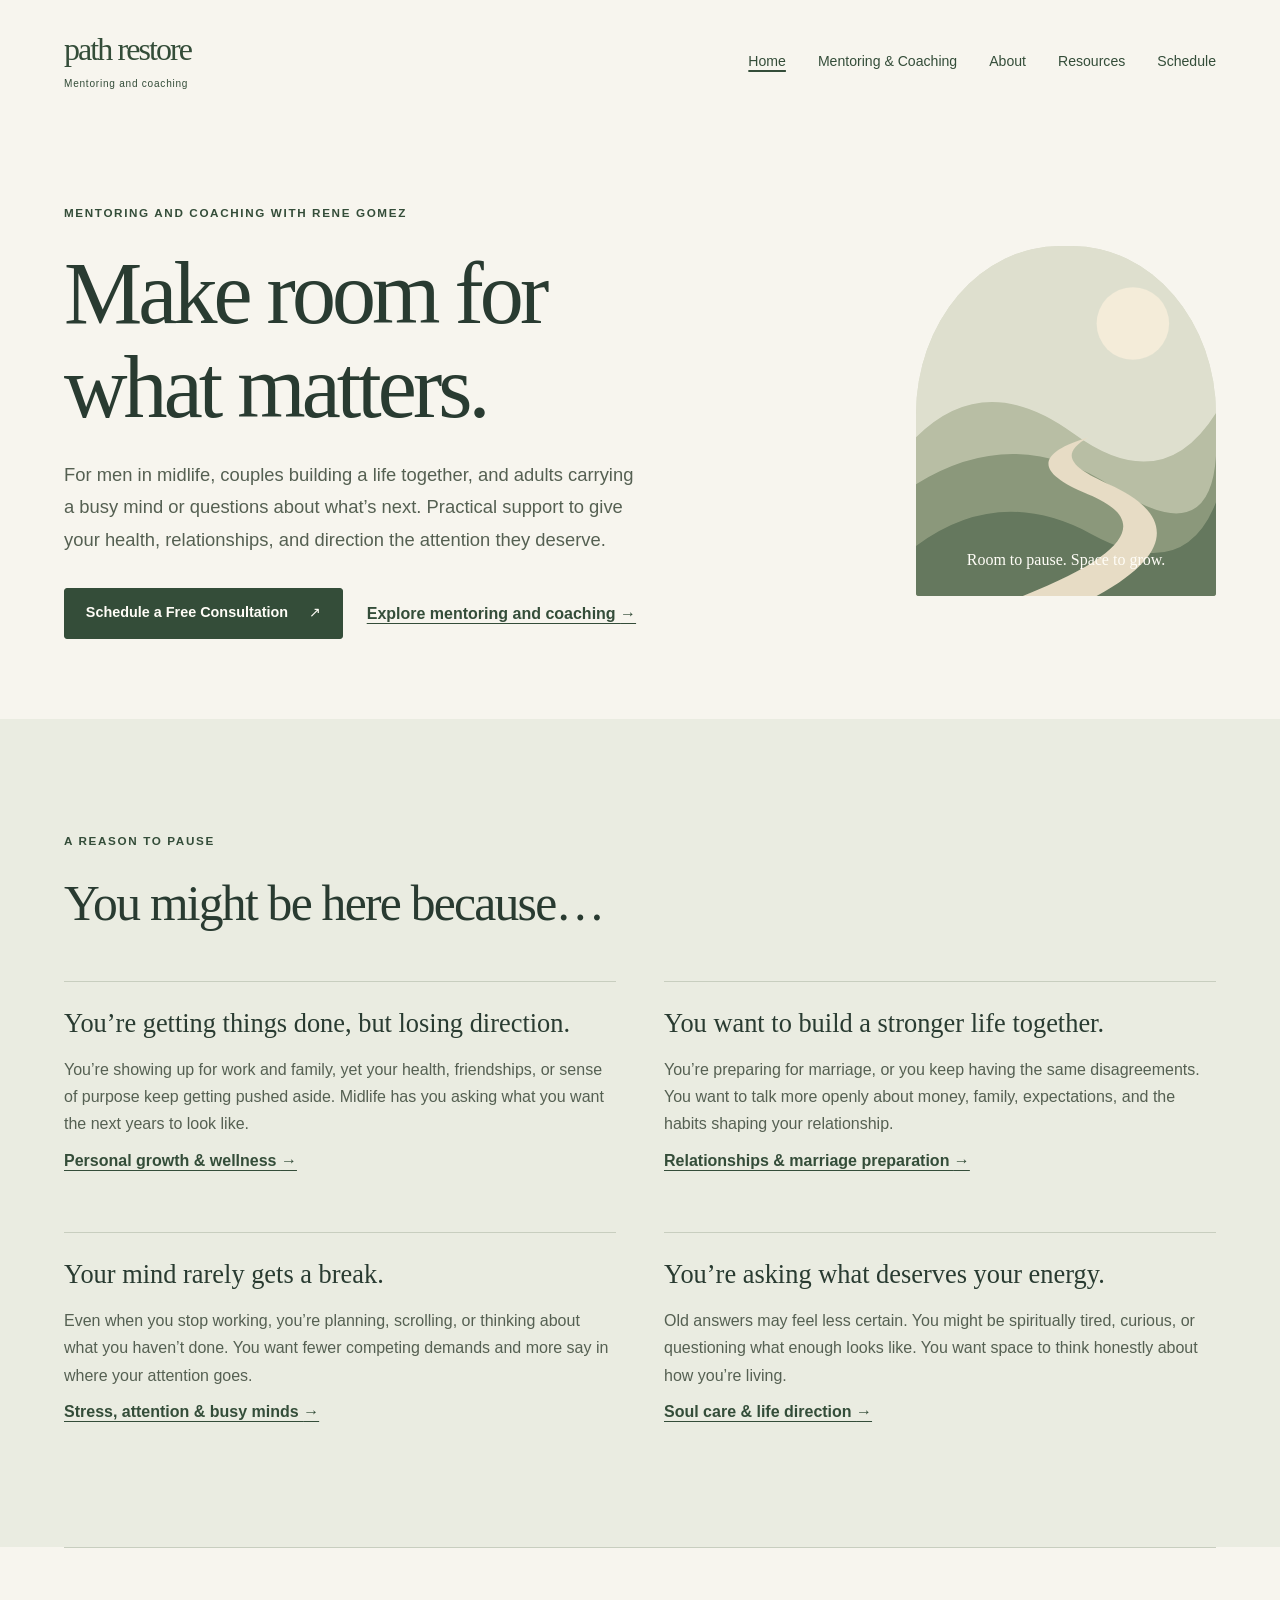
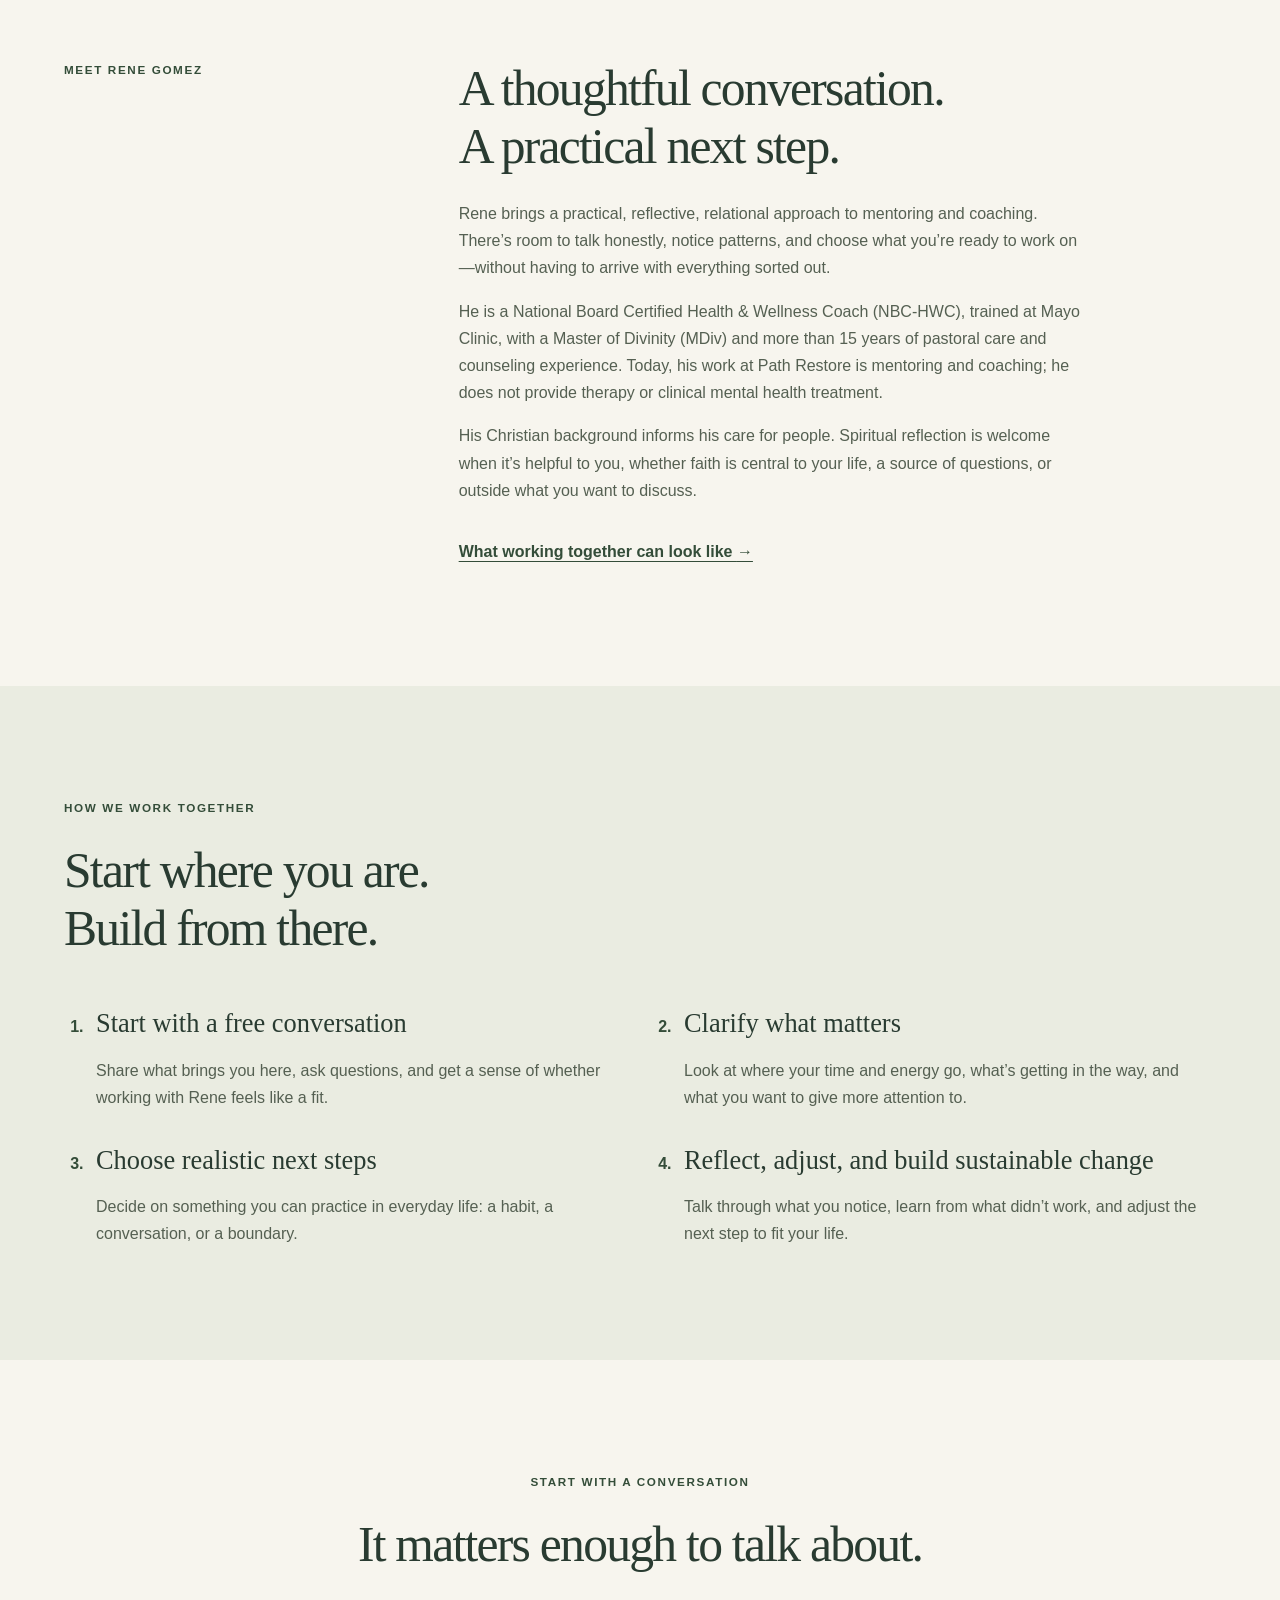
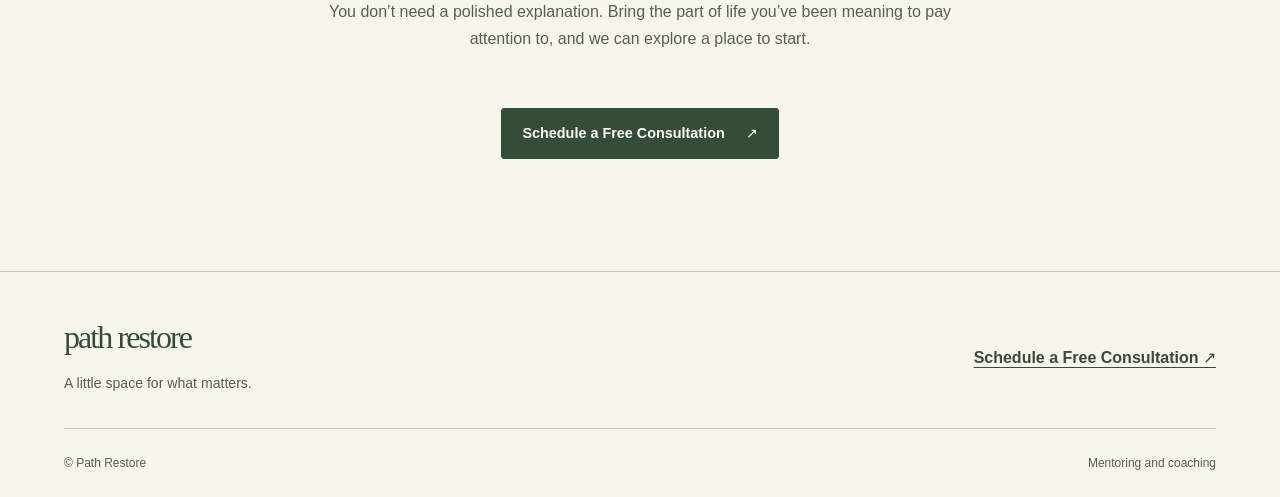
==== index.html @ 73bf823d "adding resource article and removing placeholders" ====
<!doctype html>
<html lang="en">
<head>
  <meta charset="utf-8">
  <meta name="viewport" content="width=device-width, initial-scale=1">
  <title>Path Restore | Mentoring and Coaching</title>
  <meta name="description" content="Practical mentoring and coaching with Rene Gomez for men in midlife, couples, and adults seeking space, healthier habits, and direction.">
  <!-- SEO PLACEHOLDER: confirm the preferred domain and final public page URLs before launch. -->
  <link rel="canonical" href="https://pathrestore.com/">
  <meta property="og:type" content="website">
  <meta property="og:site_name" content="Path Restore">
  <meta property="og:title" content="Path Restore | Mentoring and Coaching">
  <meta property="og:description" content="Practical mentoring and coaching with Rene Gomez for men in midlife, couples, and adults seeking space, healthier habits, and direction.">
  <meta property="og:url" content="https://pathrestore.com/">
  <!-- OG IMAGE PLACEHOLDER: add og:image with an absolute URL to an approved social image, and og:image:alt with its description. -->
  <meta name="theme-color" content="#f7f5ee">
  <link rel="stylesheet" href="assets/css/styles.css">
</head>
<body>
<a class="skip-link" href="#main">Skip to content</a>
<header class="site-header container"><a class="brand" href="index.html" aria-label="Path Restore home">path restore<span>Mentoring and coaching</span></a><nav aria-label="Main navigation"><a href="index.html" aria-current="page">Home</a>
<a href="coaching.html">Mentoring &amp; Coaching</a>
<a href="about.html">About</a>
<a href="resources.html">Resources</a>
<a href="schedule.html">Schedule</a></nav></header>
<main id="main" tabindex="-1">
<section class="hero container" aria-labelledby="hero-title">
  <div class="hero-copy">
    <p class="eyebrow">Mentoring and coaching with Rene Gomez</p>
    <h1 id="hero-title">Make room for<br>what matters.</h1>
    <p class="lead">For men in midlife, couples building a life together, and adults carrying a busy mind or questions about what’s next. Practical support to give your health, relationships, and direction the attention they deserve.</p>
    <div class="hero-actions"><a class="button" href="schedule.html">Schedule a Free Consultation <span aria-hidden="true">↗</span></a><a class="text-link" href="coaching.html">Explore mentoring and coaching <span aria-hidden="true">→</span></a></div>
  </div>
  <div class="hero-art" aria-hidden="true"><svg viewBox="0 0 480 560" focusable="false"><rect width="480" height="560" fill="#dedfce"/><circle cx="347" cy="124" r="58" fill="#f4ecd9"/><path d="M0 306 Q110 196 252 300 T480 267 V560 H0Z" fill="#b8bea4"/><path d="M0 381 Q160 282 315 386 T480 336 V560 H0Z" fill="#8b987b"/><path d="M0 480 Q133 381 281 461 T480 410 V560 H0Z" fill="#65785e"/><path d="M171 560 C355 487 368 435 275 397 S200 329 276 306 C227 334 249 355 310 382 S453 470 289 560Z" fill="#e7dcc5"/></svg><span>Room to pause. Space to grow.</span></div>
</section>
<section class="tinted section" aria-labelledby="recognition-title">
  <div class="container">
    <p class="eyebrow">A reason to pause</p>
    <h2 id="recognition-title">You might be here because…</h2>
    <div class="topics audience-topics">
      <article><h3>You’re getting things done, but losing direction.</h3><p>You’re showing up for work and family, yet your health, friendships, or sense of purpose keep getting pushed aside. Midlife has you asking what you want the next years to look like.</p><a class="text-link" href="coaching.html#personal-growth">Personal growth &amp; wellness <span aria-hidden="true">→</span></a></article>
      <article><h3>You want to build a stronger life together.</h3><p>You’re preparing for marriage, or you keep having the same disagreements. You want to talk more openly about money, family, expectations, and the habits shaping your relationship.</p><a class="text-link" href="coaching.html#relationships">Relationships &amp; marriage preparation <span aria-hidden="true">→</span></a></article>
      <article><h3>Your mind rarely gets a break.</h3><p>Even when you stop working, you’re planning, scrolling, or thinking about what you haven’t done. You want fewer competing demands and more say in where your attention goes.</p><a class="text-link" href="coaching.html#stress-attention">Stress, attention &amp; busy minds <span aria-hidden="true">→</span></a></article>
      <article><h3>You’re asking what deserves your energy.</h3><p>Old answers may feel less certain. You might be spiritually tired, curious, or questioning what enough looks like. You want space to think honestly about how you’re living.</p><a class="text-link" href="coaching.html#soul-care">Soul care &amp; life direction <span aria-hidden="true">→</span></a></article>
    </div>
  </div>
</section>
<section class="section intro container" aria-labelledby="rene-title">
  <p class="eyebrow">Meet Rene Gomez</p>
  <div>
    <h2 id="rene-title">A thoughtful conversation.<br>A practical next step.</h2>
    <p>Rene brings a practical, reflective, relational approach to mentoring and coaching. There’s room to talk honestly, notice patterns, and choose what you’re ready to work on—without having to arrive with everything sorted out.</p>
    <p>He is a National Board Certified Health &amp; Wellness Coach (NBC-HWC), trained at Mayo Clinic, with a Master of Divinity (MDiv) and more than 15 years of pastoral care and counseling experience. Today, his work at Path Restore is mentoring and coaching; he does not provide therapy or clinical mental health treatment.</p>
    <p>His Christian background informs his care for people. Spiritual reflection is welcome when it’s helpful to you, whether faith is central to your life, a source of questions, or outside what you want to discuss.</p>
    <a class="text-link" href="coaching.html#experience">What working together can look like <span aria-hidden="true">→</span></a>
  </div>
</section>
<section class="tinted section" aria-labelledby="how-title">
  <div class="container"><p class="eyebrow">How we work together</p><h2 id="how-title">Start where you are.<br>Build from there.</h2><ol class="coaching-steps">
  <li><h3>Start with a free conversation</h3><p>Share what brings you here, ask questions, and get a sense of whether working with Rene feels like a fit.</p></li>
  <li><h3>Clarify what matters</h3><p>Look at where your time and energy go, what’s getting in the way, and what you want to give more attention to.</p></li>
  <li><h3>Choose realistic next steps</h3><p>Decide on something you can practice in everyday life: a habit, a conversation, or a boundary.</p></li>
  <li><h3>Reflect, adjust, and build sustainable change</h3><p>Talk through what you notice, learn from what didn’t work, and adjust the next step to fit your life.</p></li>
</ol></div>
</section>
<section class="section container closing">
  <p class="eyebrow">Start with a conversation</p>
  <h2>It matters enough to talk about.</h2>
  <p>You don’t need a polished explanation. Bring the part of life you’ve been meaning to pay attention to, and we can explore a place to start.</p>
  <a class="button" href="schedule.html">Schedule a Free Consultation <span aria-hidden="true">↗</span></a>
</section>
</main>
<footer class="site-footer"><div class="container footer-main"><div><a class="brand" href="index.html">path restore</a><p>A little space for what matters.</p></div><a class="text-link" href="schedule.html">Schedule a Free Consultation <span aria-hidden="true">↗</span></a></div><div class="container footer-bottom"><p>© Path Restore</p><p>Mentoring and coaching</p></div></footer>
</body>
</html>
---- assets/css/styles.css ----
/* 1. Design tokens: change these values to adjust the whole site.
   System fonts keep the site fast and avoid third-party font requests. */
:root {
  --paper: #f7f5ee;
  --ink: #293b31;
  --muted: #556052;
  --accent: #344d39;
  --tint: #eaece1;
  --line: #c8cebf;
  --white: #fffdf7;
  --serif: Georgia, 'Times New Roman', serif;
  --sans: -apple-system, BlinkMacSystemFont, 'Segoe UI', sans-serif;
  --page-width: 72rem;
  --space-1: .5rem;
  --space-2: 1rem;
  --space-3: 1.5rem;
  --space-4: 2rem;
  --space-5: 3rem;
  --space-6: 5rem;
  --space-7: 7rem;
}

/* 2. Base typography and accessible defaults */
* { box-sizing: border-box; }
body { margin: 0; background: var(--paper); color: var(--ink); font-family: var(--sans); font-size: 1rem; line-height: 1.7; }
h1, h2, h3, p, figure { margin: 0; }
h1, h2, h3 { font-family: var(--serif); font-weight: 400; }
h1 { font-size: clamp(3rem, 7vw, 5.5rem); line-height: 1.07; letter-spacing: -.045em; }
h2 { font-size: clamp(2rem, 4vw, 3.1rem); line-height: 1.17; letter-spacing: -.035em; }
h3 { font-size: 1.65rem; line-height: 1.3; }
p { color: var(--muted); }
p + p { margin-top: var(--space-2); }
a { color: var(--accent); text-underline-offset: .25em; text-decoration-thickness: 1px; }
a:hover { text-decoration-thickness: 2px; }
a:focus-visible { outline: 3px solid #865020; outline-offset: 5px; border-radius: 2px; }
svg { display: block; width: 100%; height: auto; }
::selection { background: #d8dfc8; color: var(--ink); }

/* 3. Shared layout: mobile first, constrained line lengths */
.container { width: min(calc(100% - 2.5rem), var(--page-width)); margin-inline: auto; }
.section { padding-block: var(--space-6); }
.tinted { background: var(--tint); }
.eyebrow { color: var(--accent); font-size: .73rem; font-weight: 650; letter-spacing: .14em; text-transform: uppercase; margin-bottom: var(--space-3); }
.lead { font-size: 1.15rem; line-height: 1.75; max-width: 36rem; margin-top: var(--space-3); }
.quiet { font-size: .85rem; margin-top: var(--space-2); }

/* 4. Links and buttons: anchors navigate; no JavaScript required */
.button { display: inline-flex; align-items: center; justify-content: center; gap: 1.3rem; min-height: 48px; padding: .85rem 1.3rem; background: var(--accent); color: var(--white); border: 1px solid var(--accent); border-radius: 3px; text-decoration: none; font-size: .9rem; font-weight: 550; line-height: 1.5; }
.button:hover { background: #253d2b; text-decoration: underline; }
.text-link { display: inline-block; padding-block: .6rem; font-weight: 550; }
.skip-link { position: absolute; top: -10rem; left: 1rem; z-index: 10; padding: .75rem 1rem; background: var(--white); }
.skip-link:focus { top: 1rem; }

/* 5. Header: a wrapping, always-visible menu is usable without scripts */
.site-header { padding-block: var(--space-3); display: flex; flex-direction: column; gap: var(--space-3); }
.brand { font-family: var(--serif); font-size: 2rem; line-height: 1.1; letter-spacing: -.06em; text-decoration: none; }
.brand span { display: block; font-family: var(--sans); font-size: .63rem; line-height: 1.5; letter-spacing: .075em; margin-top: .55rem; }
nav { display: flex; flex-wrap: wrap; gap: .2rem 1.2rem; }
nav a { display: inline-flex; align-items: center; min-height: 44px; font-size: .88rem; text-decoration: none; }
nav a[aria-current='page'] { text-decoration: underline; text-decoration-thickness: 2px; }
nav a:hover { text-decoration: underline; }
.draft-note { border-top: 1px solid var(--line); padding-top: .75rem; font-size: .72rem; color: var(--muted); }
.draft-note span { font-weight: 700; margin-right: .6rem; }

/* 6. Home: editorial sections, a decorative landscape, no card grid */
.hero { display: grid; gap: var(--space-5); padding-block: var(--space-5) var(--space-6); align-items: center; }
.hero-actions { display: flex; flex-wrap: wrap; align-items: center; gap: var(--space-2) var(--space-3); margin-top: var(--space-4); }
.hero-art { position: relative; max-width: 30rem; overflow: hidden; border-radius: 48% 48% 3px 3px; background: #dedfce; }
.hero-art span { position: absolute; bottom: 1.4rem; left: 0; right: 0; text-align: center; color: var(--white); font-family: var(--serif); font-size: 1rem; }
.intro { display: grid; gap: var(--space-2); border-top: 1px solid var(--line); }
.intro h2 { margin-bottom: var(--space-3); }
.intro p:not(.eyebrow) { max-width: 39rem; }
.intro .text-link { margin-top: var(--space-3); }
.topics { display: grid; gap: var(--space-4); margin-top: var(--space-5); }
.topics article { border-top: 1px solid var(--line); padding-top: var(--space-3); }
.topic-number { display: block; color: var(--muted); font-size: .8rem; margin-bottom: var(--space-3); }
.topics h3 { margin-bottom: var(--space-2); }
.closing { text-align: center; }
.closing p:not(.eyebrow) { max-width: 39rem; margin: var(--space-3) auto; }
.closing .button { margin-top: var(--space-4); }

/* 7. Interior pages and explicit editorial placeholders */
.page-heading { padding-block: var(--space-5); border-bottom: 1px solid var(--line); }
.split { display: grid; gap: var(--space-4); align-items: start; }
.split h2 { margin-bottom: var(--space-3); }
.placeholder { border-left: 2px solid #8d7656; padding: .75rem 1rem; margin-top: var(--space-4); font-size: .9rem; background: #efeadf; color: #584c3b; }
/* A gentle square crop keeps the portrait responsive without altering the source photo. */
.portrait { width: 100%; max-width: 30rem; }
.portrait img { display: block; width: 100%; height: auto; aspect-ratio: 1; object-fit: cover; object-position: center; border-radius: 3px; }
.image-placeholder { max-width: 30rem; }
.image-placeholder [role='img'] { display: grid; align-content: center; text-align: center; min-height: 20rem; padding: var(--space-4); background: var(--tint); border: 1px dashed #7c856f; font-family: var(--serif); font-size: 1.6rem; }
.image-placeholder span, figcaption { font-family: var(--sans); font-size: .8rem; color: var(--muted); }
figcaption { padding-top: var(--space-2); }
.reading, .booking { max-width: 49rem; }
.reading h2, .booking h2 { margin-bottom: var(--space-3); }
.reflection { margin-block: var(--space-5); padding-block: var(--space-4); border-block: 1px solid var(--line); }
blockquote { font-family: var(--serif); font-size: 1.8rem; line-height: 1.4; margin: 0 0 var(--space-3); }
.reflection > p:last-child { font-size: .8rem; }
.booking-placeholder { background: var(--tint); border: 1px dashed #7c856f; padding: var(--space-4); margin-top: var(--space-4); }
.booking-placeholder h3 { margin-bottom: var(--space-2); }
/* Healthie manages the calendar content; allow scrolling for longer booking steps. */
.booking-frame { display: block; width: 100%; min-height: 48rem; border: 0; }

/* Coaching pathways stay open and readable rather than becoming service cards. */
.section-lead { max-width: 39rem; margin-top: var(--space-3); }
.pathways { margin-top: var(--space-5); }
.pathway { display: grid; gap: var(--space-3); padding-block: var(--space-4); border-top: 1px solid var(--line); scroll-margin-top: var(--space-4); }
#experience { scroll-margin-top: var(--space-4); }
.coaching-steps { display: grid; gap: var(--space-4) var(--space-5); margin: var(--space-5) 0 0; padding-left: 1.5rem; }
.coaching-steps li { padding-left: var(--space-1); }
.coaching-steps li::marker { color: var(--accent); font-weight: 600; }
.coaching-steps h3 { margin-bottom: var(--space-2); }

/* 8. Footer */
.site-footer { border-top: 1px solid var(--line); padding-block: var(--space-5) var(--space-3); }
.footer-main { display: flex; flex-direction: column; gap: var(--space-3); padding-bottom: var(--space-4); }
.footer-main p { font-size: .88rem; margin-top: var(--space-2); }
.footer-bottom { border-top: 1px solid var(--line); padding-top: var(--space-3); display: flex; flex-wrap: wrap; gap: .5rem 2rem; justify-content: space-between; }
.footer-bottom p { font-size: .75rem; margin: 0; }

/* 9. Larger screens: expand the layout only when there is room */
@media (min-width: 48rem) {
  .container { width: min(calc(100% - 5rem), var(--page-width)); }
  .site-header { flex-direction: row; align-items: center; justify-content: space-between; padding-block: var(--space-4); }
  .hero { grid-template-columns: 1.2fr 1fr; gap: var(--space-5); padding-block: var(--space-6); }
  .hero-art { justify-self: end; }
  .intro { grid-template-columns: 1fr 2fr; }
  .topics { grid-template-columns: repeat(3, 1fr); gap: var(--space-5); }
  .audience-topics, .coaching-steps { grid-template-columns: repeat(2, minmax(0, 1fr)); }
  .pathway { grid-template-columns: 1fr 1.5fr; gap: var(--space-5); }
  .split { grid-template-columns: 1fr 1fr; gap: var(--space-6); }
  .page-heading { padding-block: var(--space-6); }
  .footer-main { flex-direction: row; align-items: center; justify-content: space-between; }
}
@media (min-width: 68rem) {
  .section { padding-block: var(--space-7); }
  nav { gap: 2rem; }
  .hero { gap: var(--space-6); }
}
/* No animation or smooth scrolling: reduced-motion preferences work by default. */
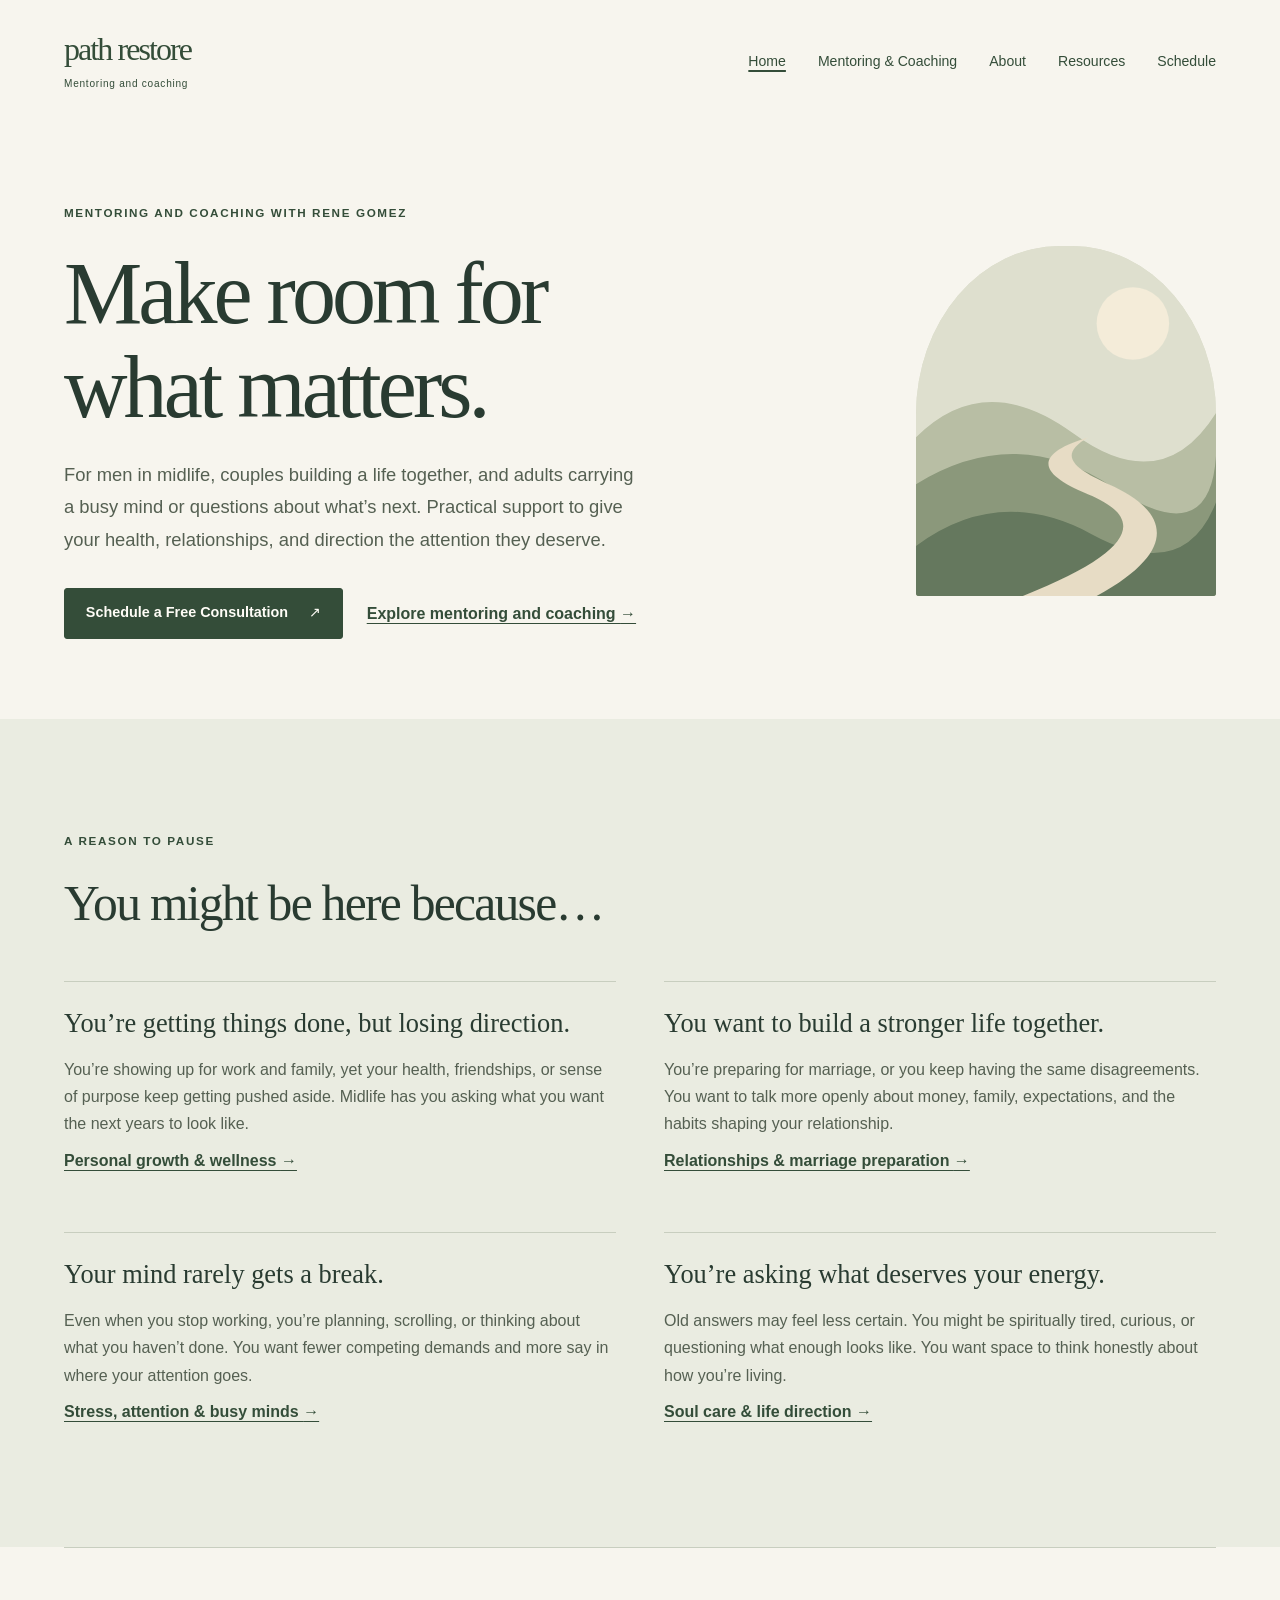
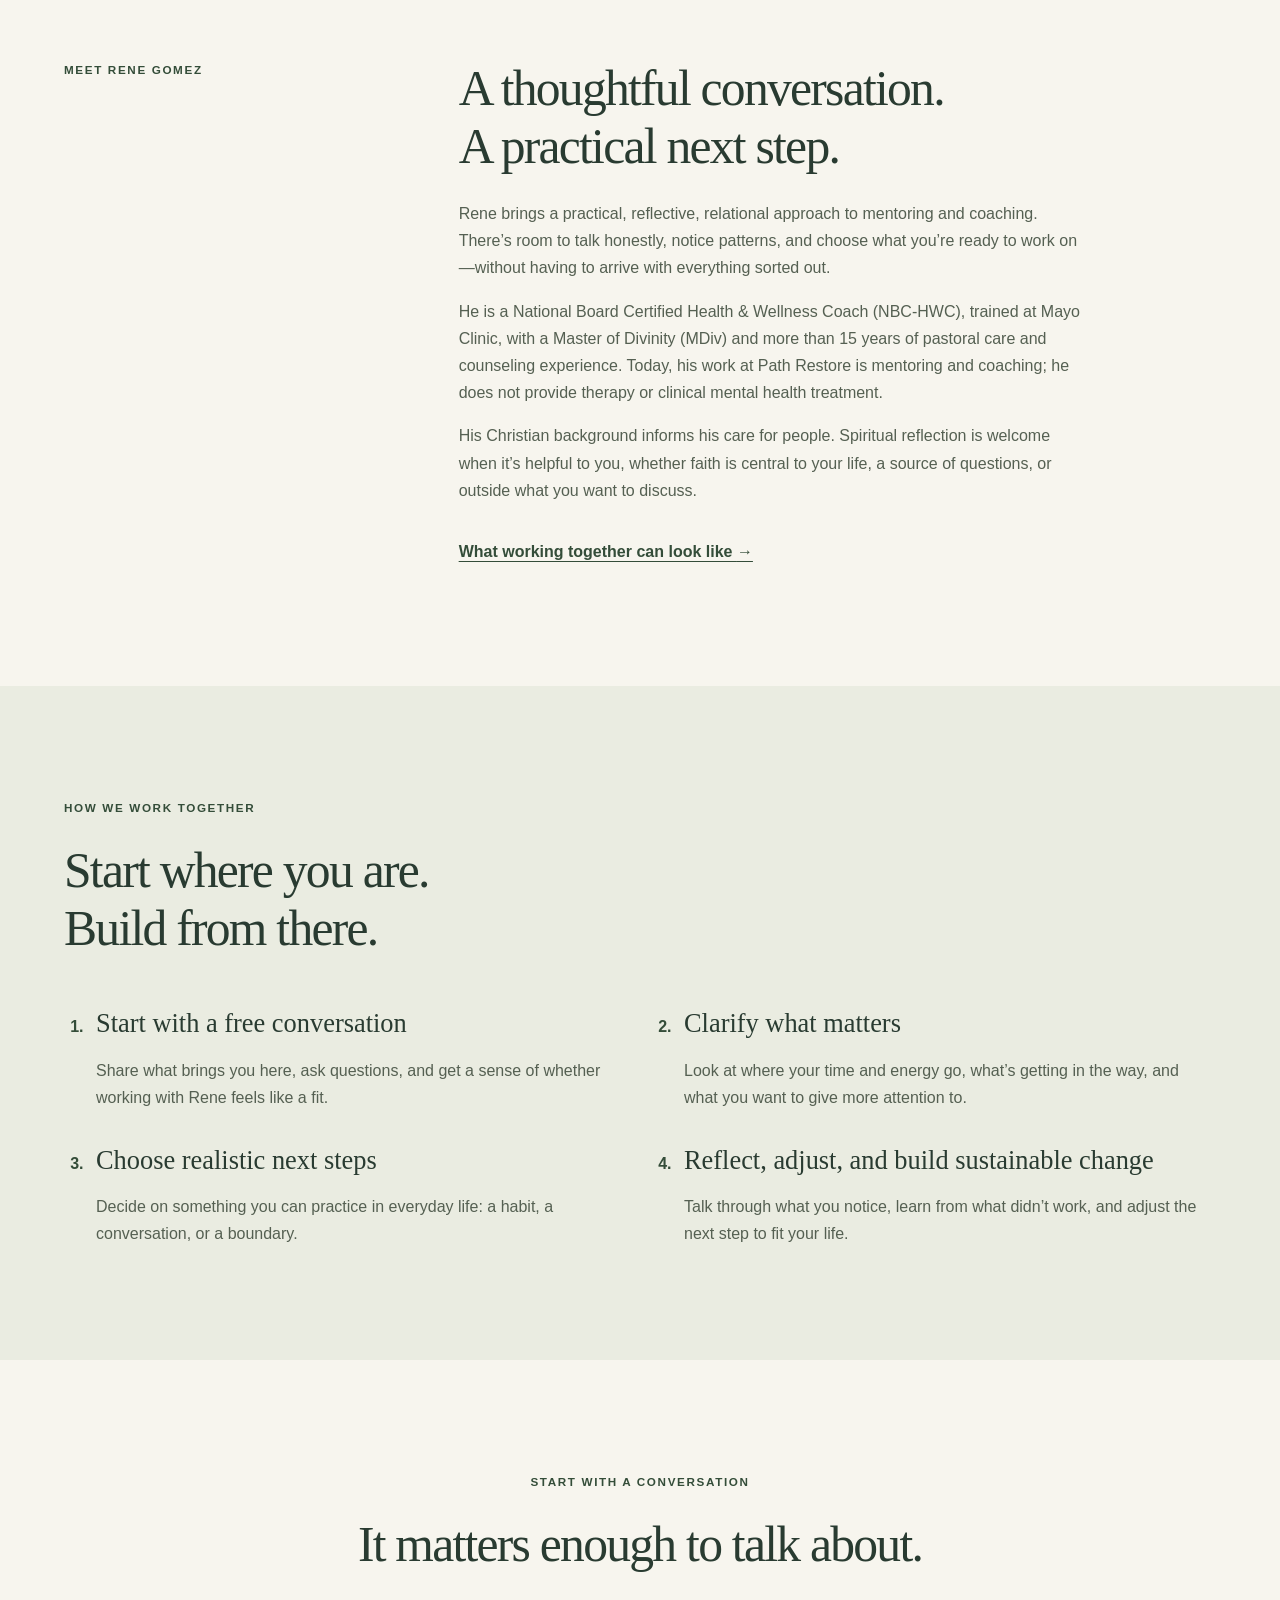
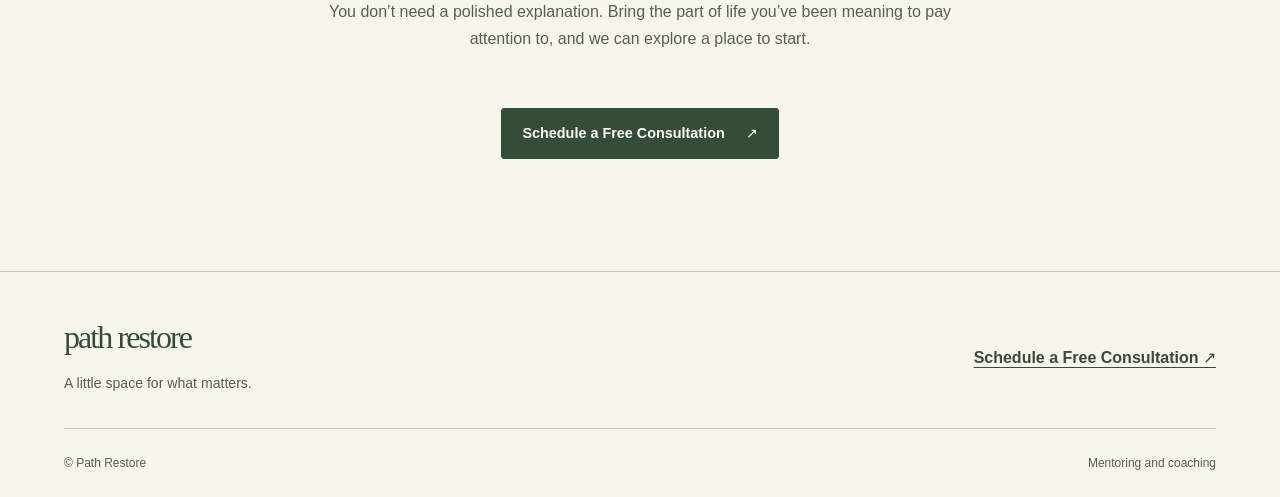
==== commit 54a58f38: "logo update" ====
--- a/index.html
+++ b/index.html
@@ -31,7 +31,7 @@
     <p class="lead">For men in midlife, couples building a life together, and adults carrying a busy mind or questions about what’s next. Practical support to give your health, relationships, and direction the attention they deserve.</p>
     <div class="hero-actions"><a class="button" href="schedule.html">Schedule a Free Consultation <span aria-hidden="true">↗</span></a><a class="text-link" href="coaching.html">Explore mentoring and coaching <span aria-hidden="true">→</span></a></div>
   </div>
-  <div class="hero-art" aria-hidden="true"><svg viewBox="0 0 480 560" focusable="false"><rect width="480" height="560" fill="#dedfce"/><circle cx="347" cy="124" r="58" fill="#f4ecd9"/><path d="M0 306 Q110 196 252 300 T480 267 V560 H0Z" fill="#b8bea4"/><path d="M0 381 Q160 282 315 386 T480 336 V560 H0Z" fill="#8b987b"/><path d="M0 480 Q133 381 281 461 T480 410 V560 H0Z" fill="#65785e"/><path d="M171 560 C355 487 368 435 275 397 S200 329 276 306 C227 334 249 355 310 382 S453 470 289 560Z" fill="#e7dcc5"/></svg><span>Room to pause. Space to grow.</span></div>
+  <div class="hero-art" aria-hidden="true"><svg viewBox="0 0 480 560" focusable="false"><rect width="480" height="560" fill="#dedfce"/><circle cx="347" cy="124" r="58" fill="#f4ecd9"/><path d="M0 306 Q110 196 252 300 T480 267 V560 H0Z" fill="#b8bea4"/><path d="M0 381 Q160 282 315 386 T480 336 V560 H0Z" fill="#8b987b"/><path d="M0 480 Q133 381 281 461 T480 410 V560 H0Z" fill="#65785e"/><path d="M171 560 C355 487 368 435 275 397 S200 329 276 306 C227 334 249 355 310 382 S453 470 289 560Z" fill="#e7dcc5"/></svg></div>
 </section>
 <section class="tinted section" aria-labelledby="recognition-title">
   <div class="container">
--- a/assets/css/styles.css
+++ b/assets/css/styles.css
@@ -93,6 +93,8 @@
 figcaption { padding-top: var(--space-2); }
 .reading, .booking { max-width: 49rem; }
 .reading h2, .booking h2 { margin-bottom: var(--space-3); }
+.resource-illustration { margin-bottom: var(--space-5); }
+.resource-illustration img { display: block; width: auto; max-width: min(100%, 32rem); height: auto; max-height: 35vh; max-height: 35svh; margin-inline: auto; border-radius: 3px; }
 .reflection { margin-block: var(--space-5); padding-block: var(--space-4); border-block: 1px solid var(--line); }
 blockquote { font-family: var(--serif); font-size: 1.8rem; line-height: 1.4; margin: 0 0 var(--space-3); }
 .reflection > p:last-child { font-size: .8rem; }
@@ -138,3 +140,31 @@
   .hero { gap: var(--space-6); }
 }
 /* No animation or smooth scrolling: reduced-motion preferences work by default. */
+
+/* Resources: a progressively enhanced library and quiet article layout. */
+[hidden] { display: none !important; }
+nav a[aria-current='location'] { text-decoration: underline; text-decoration-thickness: 2px; }
+.resource-library, .resource-article { padding-block: var(--space-5); }
+.resource-search { margin-bottom: var(--space-4); }
+.resource-search label { display: block; font-weight: 550; }
+.resource-search p { font-size: .88rem; margin-block: var(--space-1); }
+.resource-search input { width: 100%; min-height: 48px; padding: .75rem var(--space-2); border: 1px solid var(--line); border-radius: 3px; background: var(--white); color: var(--ink); font: inherit; }
+.resource-search input:focus-visible { outline: 3px solid var(--accent); outline-offset: 3px; }
+.search-status:not(:empty) { margin-bottom: var(--space-3); }
+.resource-entry { padding-block: var(--space-4); border-top: 1px solid var(--line); }
+.resource-entry .text-link { margin-top: var(--space-2); }
+.resource-entry-summary { max-width: 65ch; }
+.resource-article { max-width: 42rem; }
+.resource-article-heading { margin-bottom: var(--space-5); }
+.resource-article-heading .text-link { margin-bottom: var(--space-3); }
+.resource-article h1 { font-size: clamp(2.5rem, 6vw, 4rem); }
+.resource-article > section { margin-block: var(--space-5); }
+.resource-article h2 { font-size: clamp(1.65rem, 4vw, 2rem); }
+.resource-article h2.eyebrow { font-family: var(--sans); font-size: .73rem; font-weight: 650; letter-spacing: .14em; }
+.resource-article blockquote { margin-top: var(--space-3); }
+
+/* Keep the About credential badge secondary to the written introduction. */
+.credential-badge { width: 150px; margin: var(--space-3) auto 0; }
+@media (min-width: 48rem) {
+  .credential-badge { margin-inline: 0; }
+}
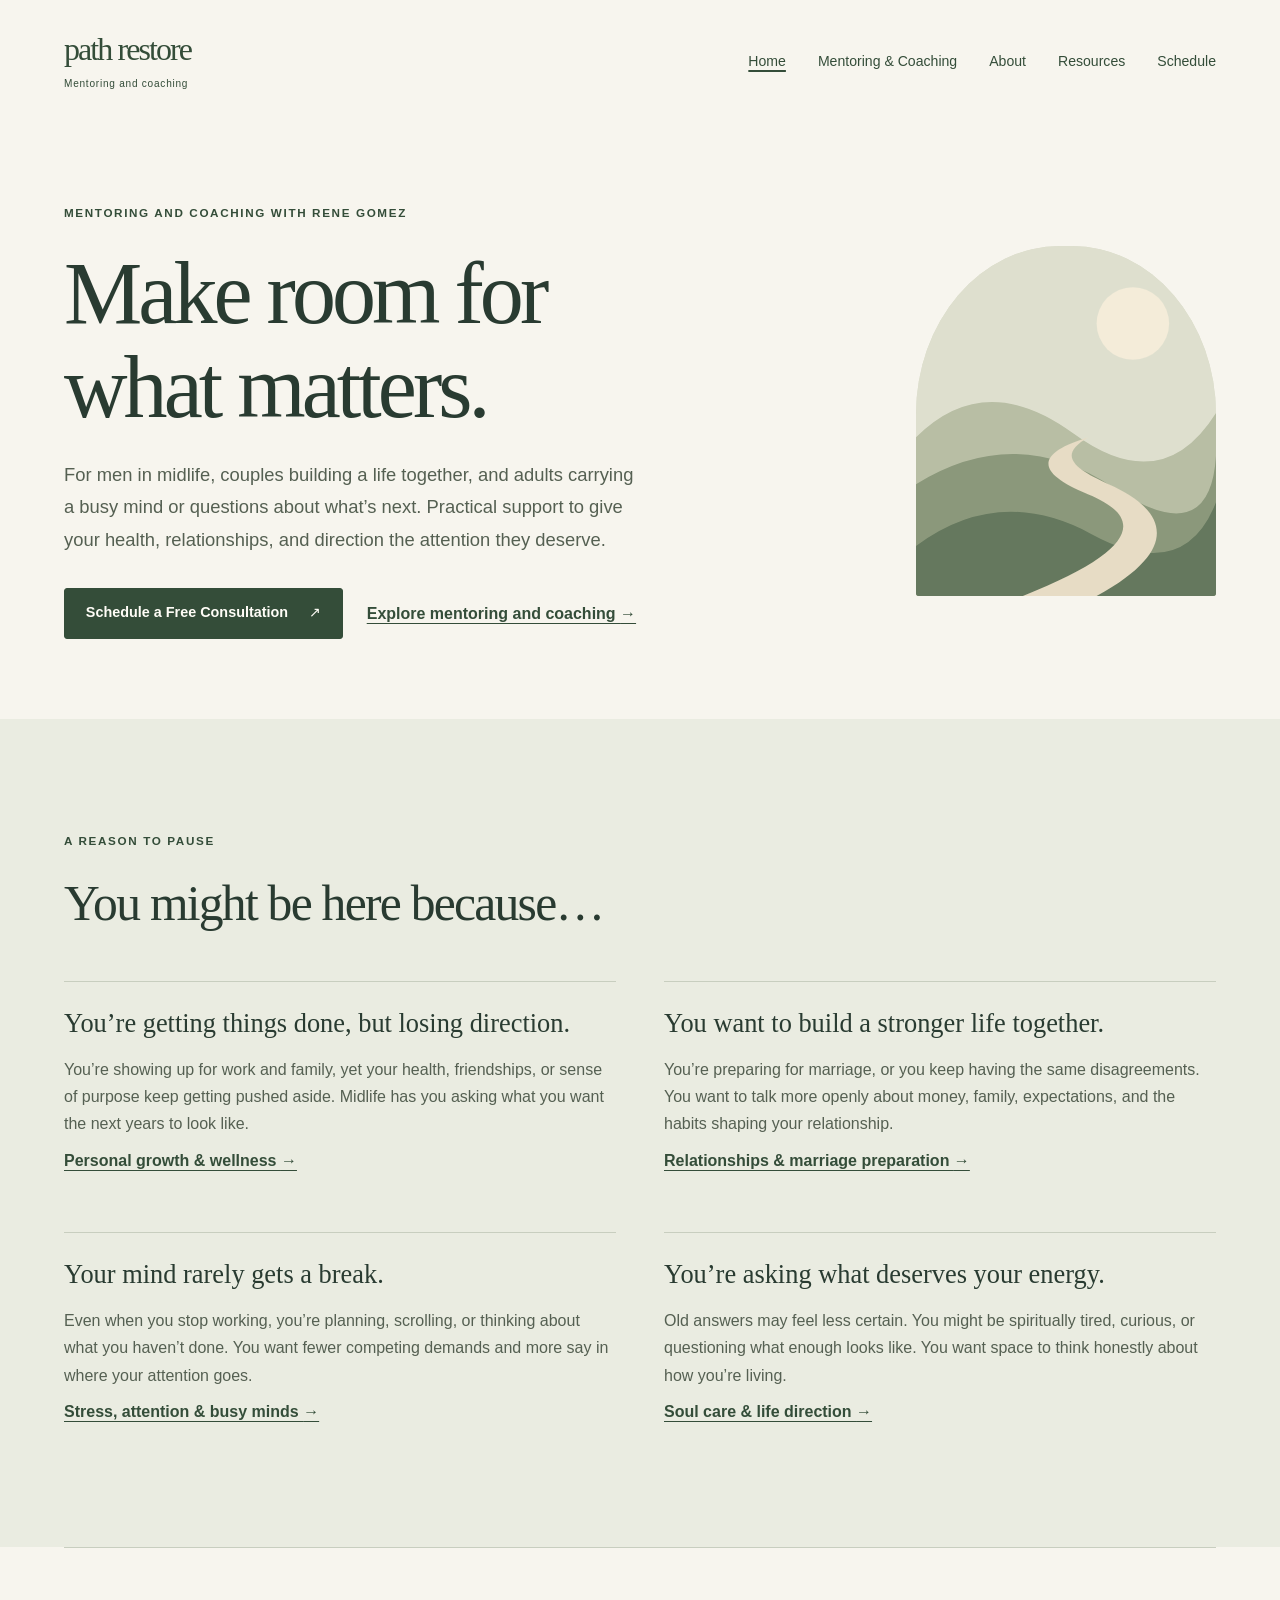
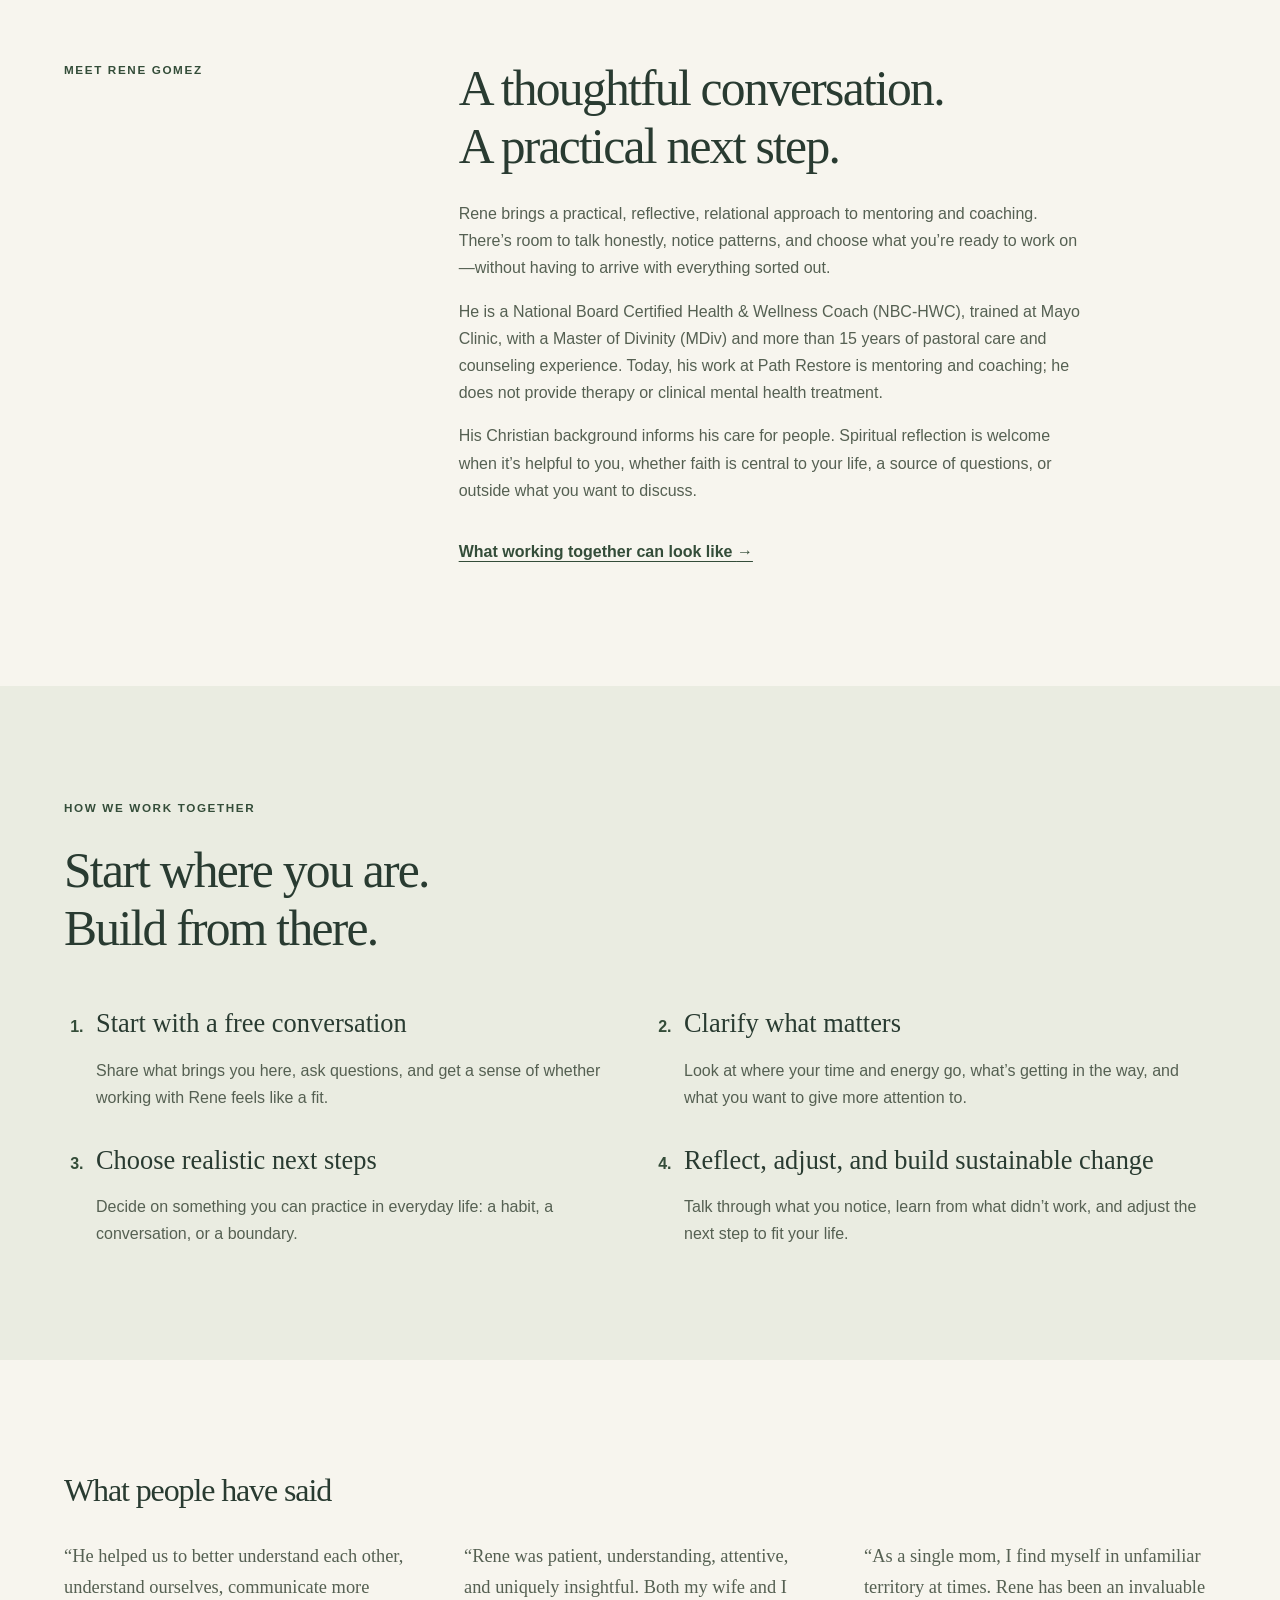
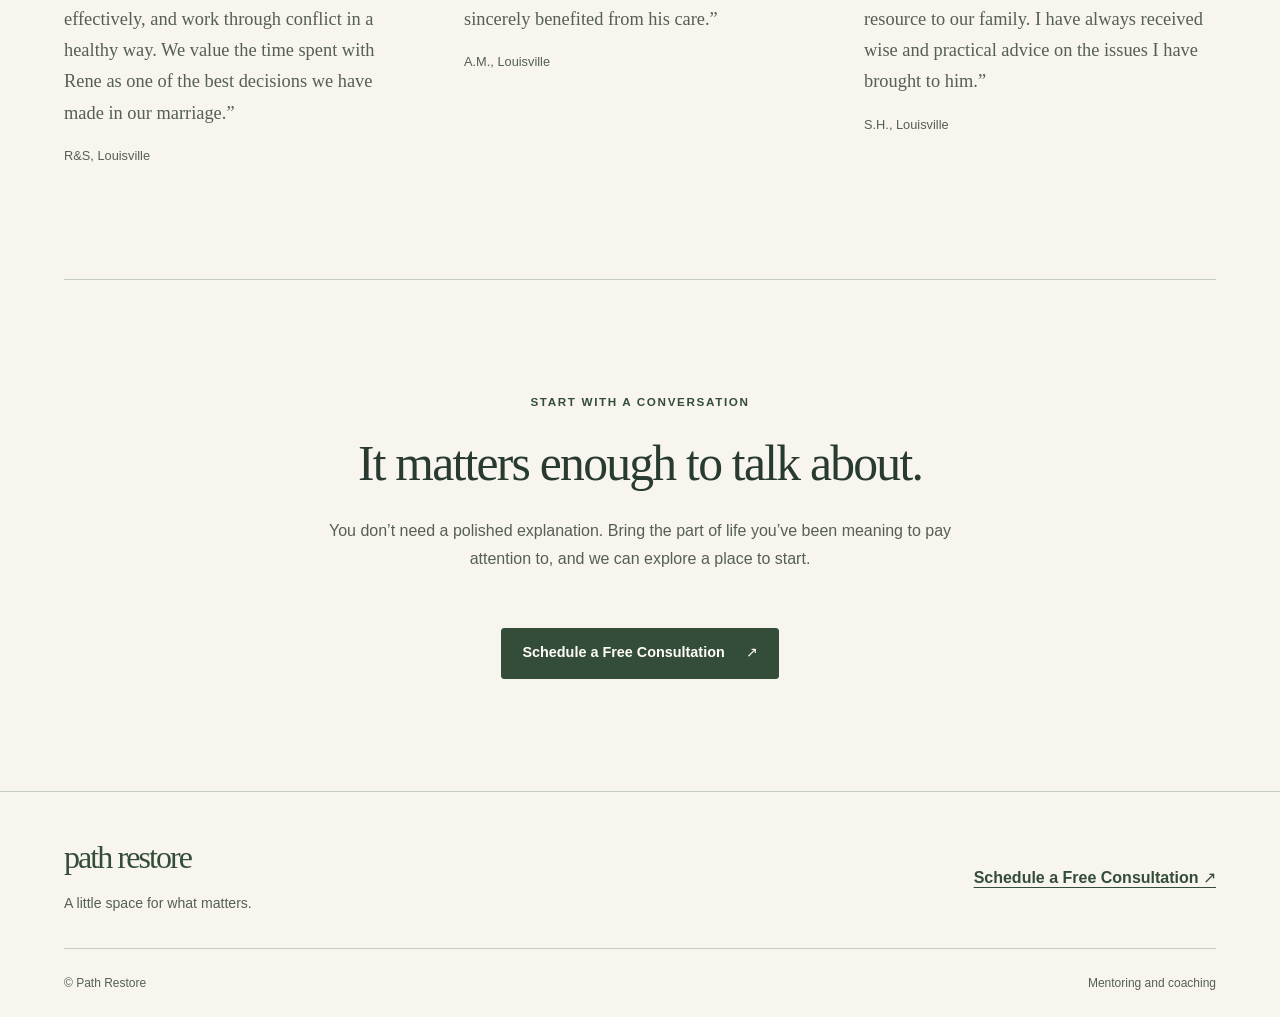
==== commit c048d48a: "adding testimonials" ====
--- a/index.html
+++ b/index.html
@@ -63,6 +63,23 @@
   <li><h3>Reflect, adjust, and build sustainable change</h3><p>Talk through what you notice, learn from what didn’t work, and adjust the next step to fit your life.</p></li>
 </ol></div>
 </section>
+<section class="section container testimonials" aria-labelledby="testimonials-title">
+  <h2 id="testimonials-title">What people have said</h2>
+  <div class="testimonials-grid">
+    <figure>
+      <blockquote><p>“He helped us to better understand each other, understand ourselves, communicate more effectively, and work through conflict in a healthy way. We value the time spent with Rene as one of the best decisions we have made in our marriage.”</p></blockquote>
+      <figcaption>R&amp;S, Louisville</figcaption>
+    </figure>
+    <figure>
+      <blockquote><p>“Rene was patient, understanding, attentive, and uniquely insightful. Both my wife and I sincerely benefited from his care.”</p></blockquote>
+      <figcaption>A.M., Louisville</figcaption>
+    </figure>
+    <figure>
+      <blockquote><p>“As a single mom, I find myself in unfamiliar territory at times. Rene has been an invaluable resource to our family. I have always received wise and practical advice on the issues I have brought to him.”</p></blockquote>
+      <figcaption>S.H., Louisville</figcaption>
+    </figure>
+  </div>
+</section>
 <section class="section container closing">
   <p class="eyebrow">Start with a conversation</p>
   <h2>It matters enough to talk about.</h2>
--- a/assets/css/styles.css
+++ b/assets/css/styles.css
@@ -75,6 +75,10 @@
 .topics article { border-top: 1px solid var(--line); padding-top: var(--space-3); }
 .topic-number { display: block; color: var(--muted); font-size: .8rem; margin-bottom: var(--space-3); }
 .topics h3 { margin-bottom: var(--space-2); }
+.testimonials { border-bottom: 1px solid var(--line); }
+.testimonials h2 { font-size: 2rem; }
+.testimonials-grid { display: grid; gap: var(--space-4) var(--space-5); margin-top: var(--space-4); }
+.testimonials blockquote { font-size: 1.15rem; line-height: 1.7; margin: 0; }
 .closing { text-align: center; }
 .closing p:not(.eyebrow) { max-width: 39rem; margin: var(--space-3) auto; }
 .closing .button { margin-top: var(--space-4); }
@@ -135,6 +139,7 @@
   .footer-main { flex-direction: row; align-items: center; justify-content: space-between; }
 }
 @media (min-width: 68rem) {
+  .testimonials-grid { grid-template-columns: repeat(3, minmax(0, 1fr)); }
   .section { padding-block: var(--space-7); }
   nav { gap: 2rem; }
   .hero { gap: var(--space-6); }
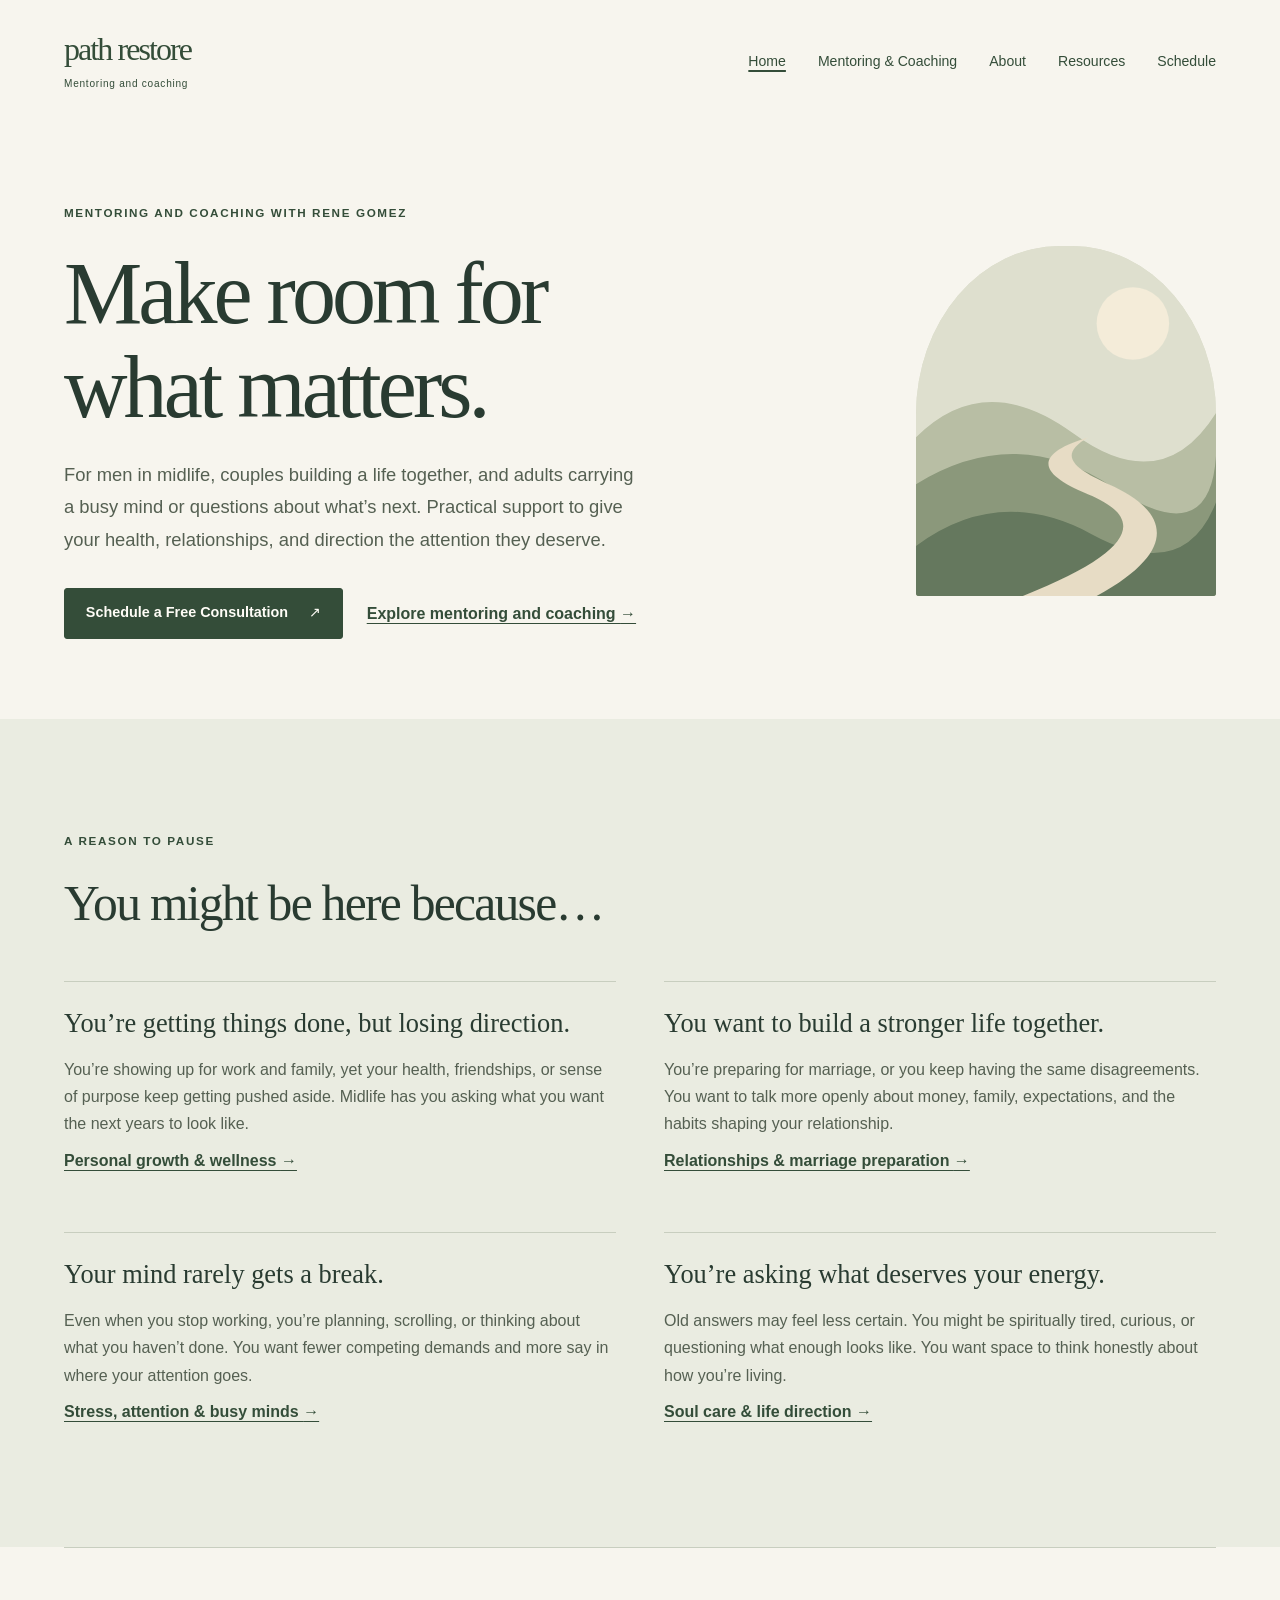
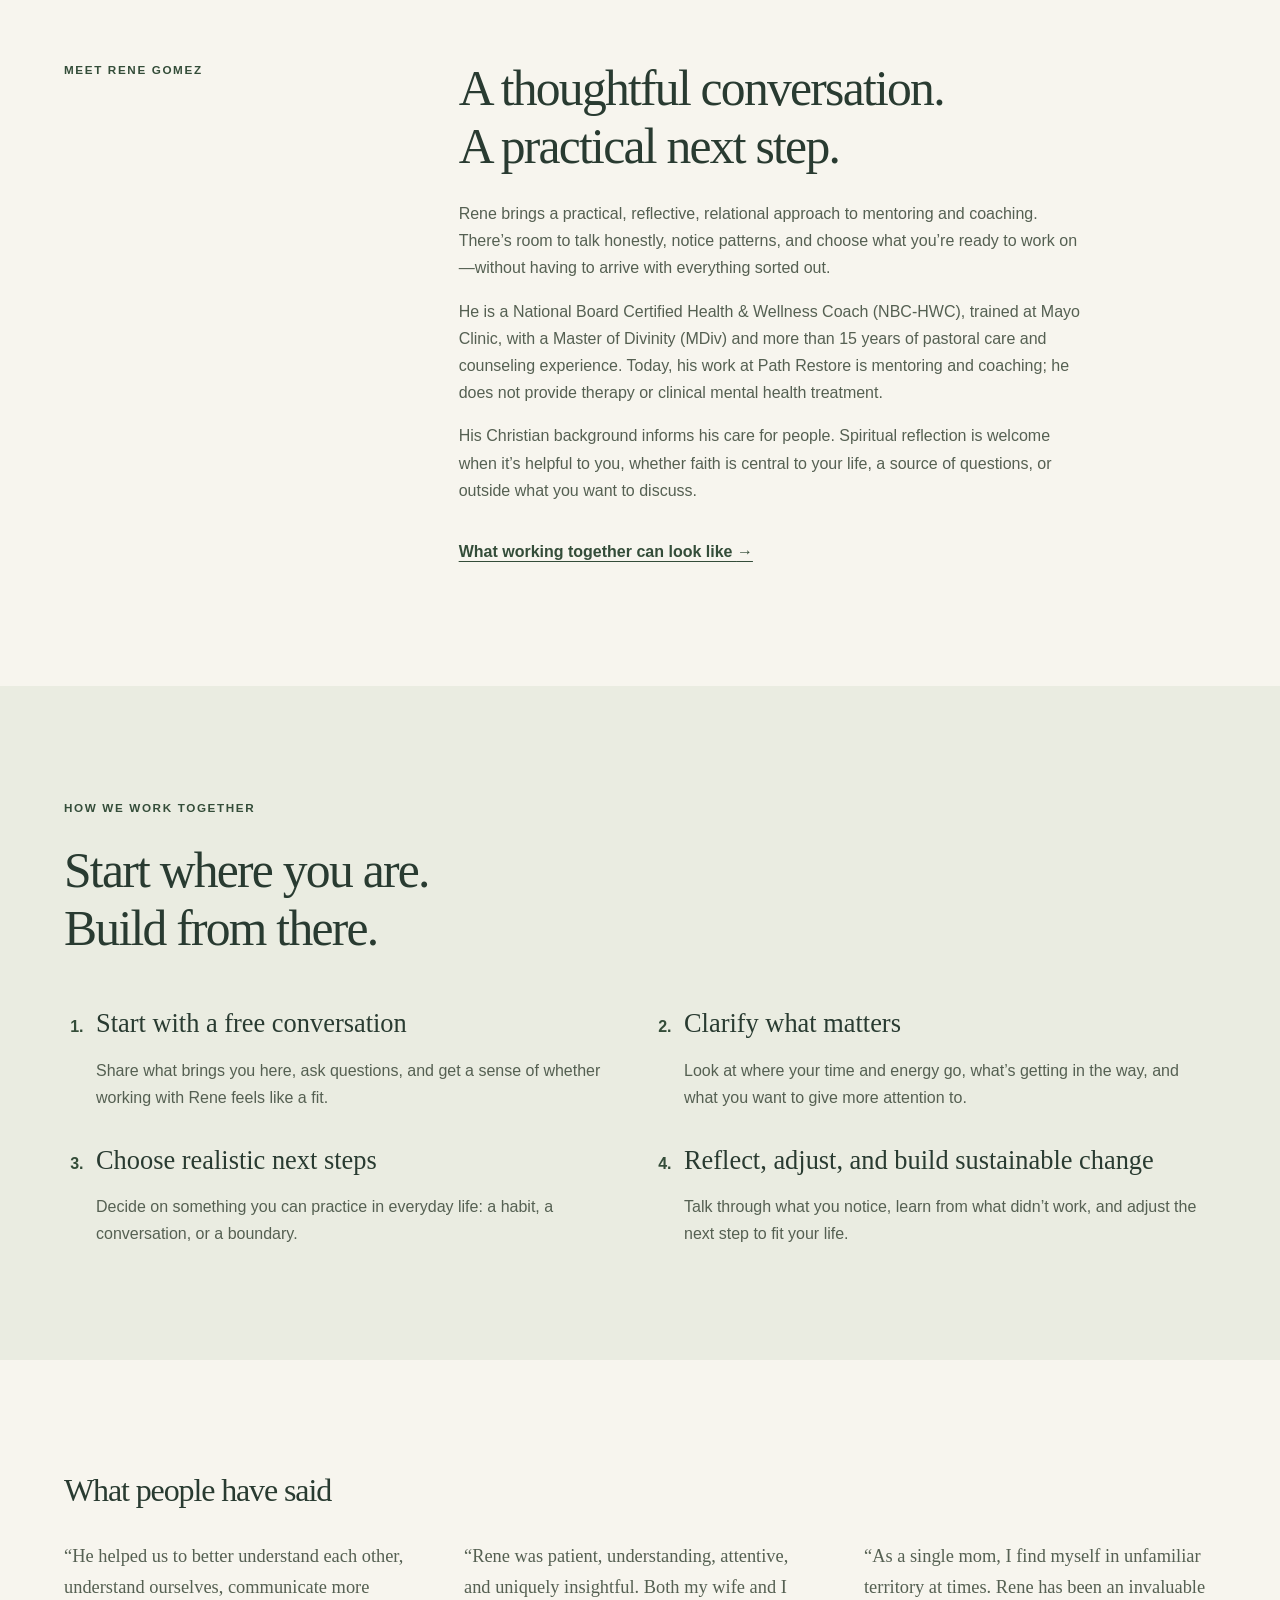
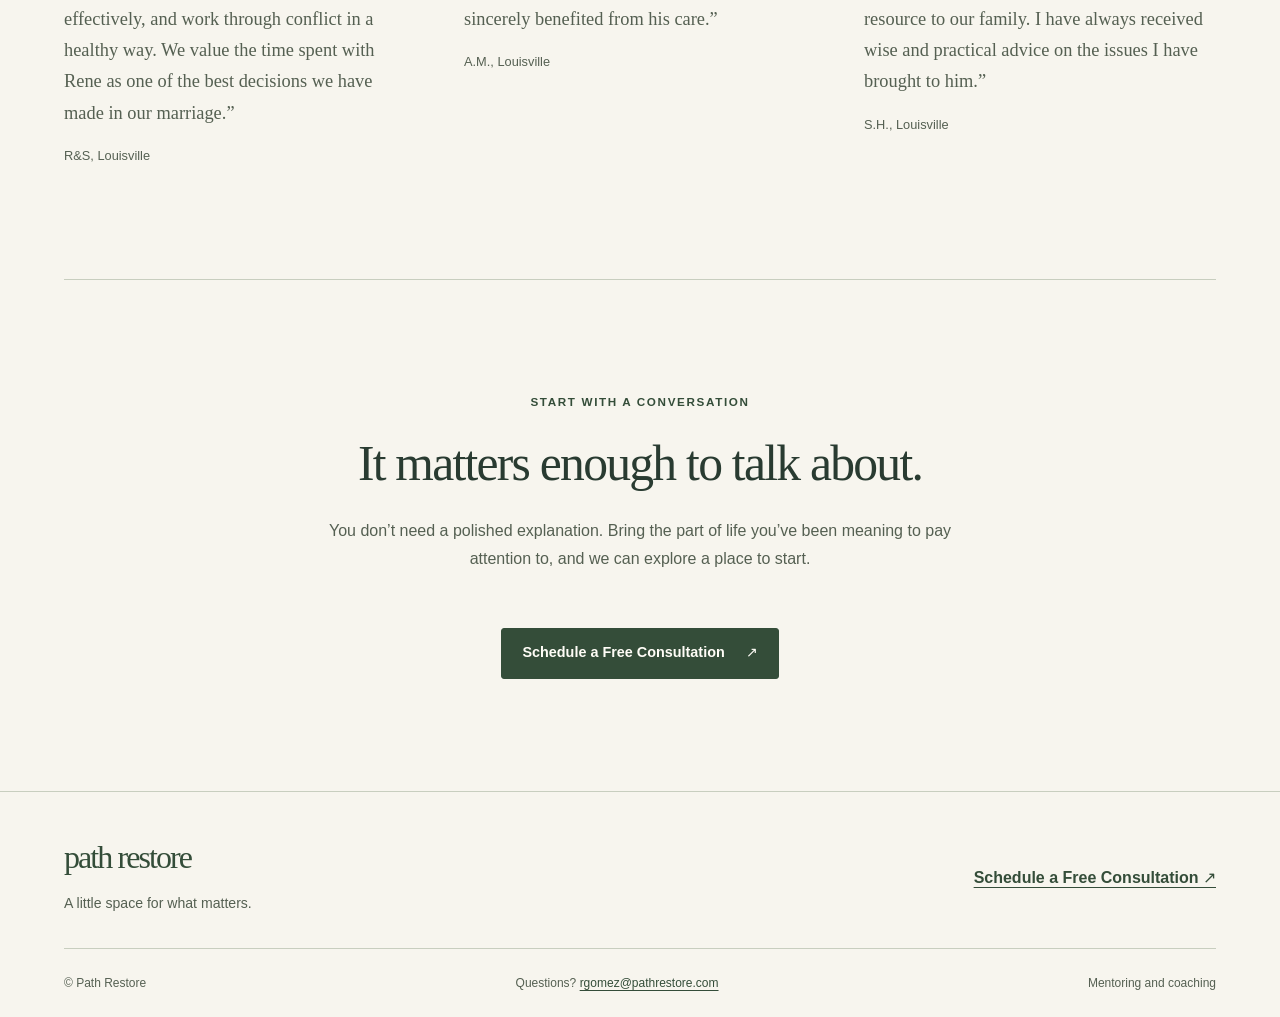
==== commit 5d05506a: "adding contact across page footers." ====
--- a/index.html
+++ b/index.html
@@ -87,6 +87,6 @@
   <a class="button" href="schedule.html">Schedule a Free Consultation <span aria-hidden="true">↗</span></a>
 </section>
 </main>
-<footer class="site-footer"><div class="container footer-main"><div><a class="brand" href="index.html">path restore</a><p>A little space for what matters.</p></div><a class="text-link" href="schedule.html">Schedule a Free Consultation <span aria-hidden="true">↗</span></a></div><div class="container footer-bottom"><p>© Path Restore</p><p>Mentoring and coaching</p></div></footer>
+<footer class="site-footer"><div class="container footer-main"><div><a class="brand" href="index.html">path restore</a><p>A little space for what matters.</p></div><a class="text-link" href="schedule.html">Schedule a Free Consultation <span aria-hidden="true">↗</span></a></div><div class="container footer-bottom"><p>© Path Restore</p><p>Questions? <a href="mailto:rgomez@pathrestore.com">rgomez@pathrestore.com</a></p><p>Mentoring and coaching</p></div></footer>
 </body>
 </html>
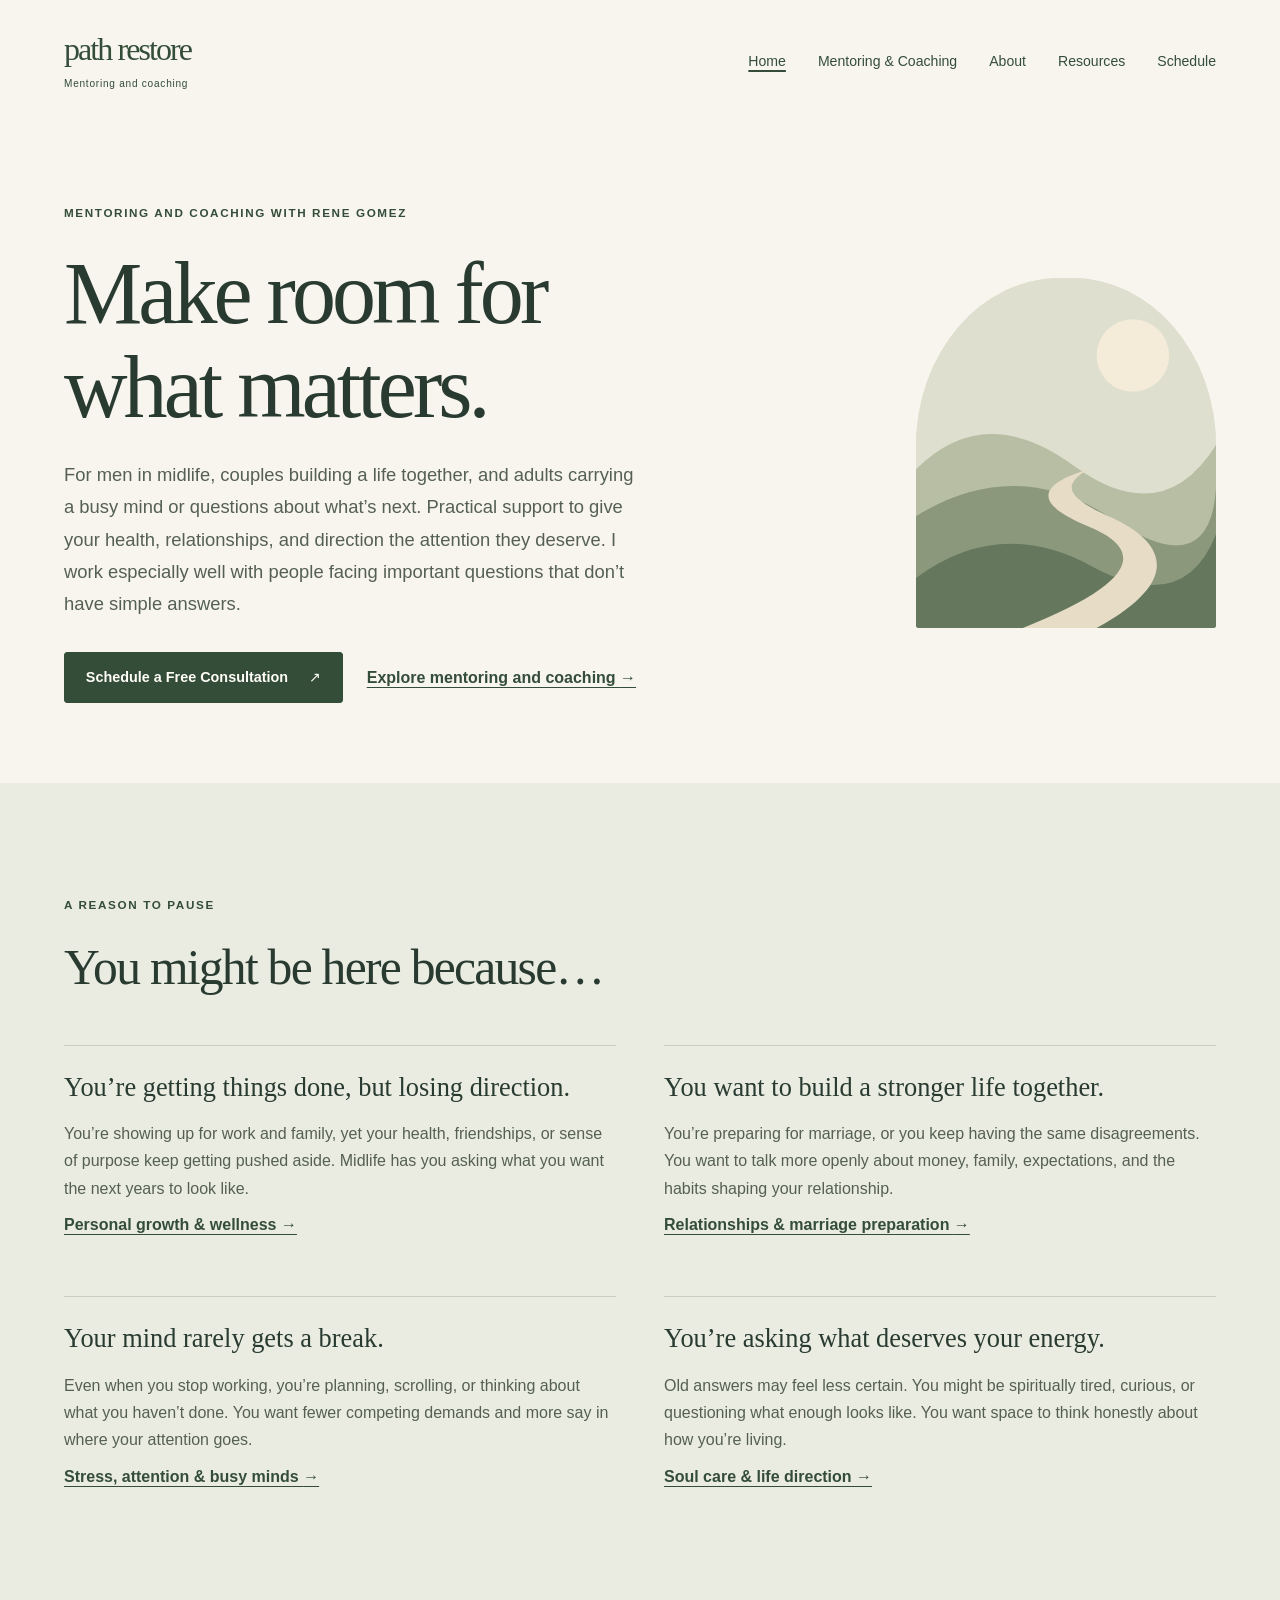
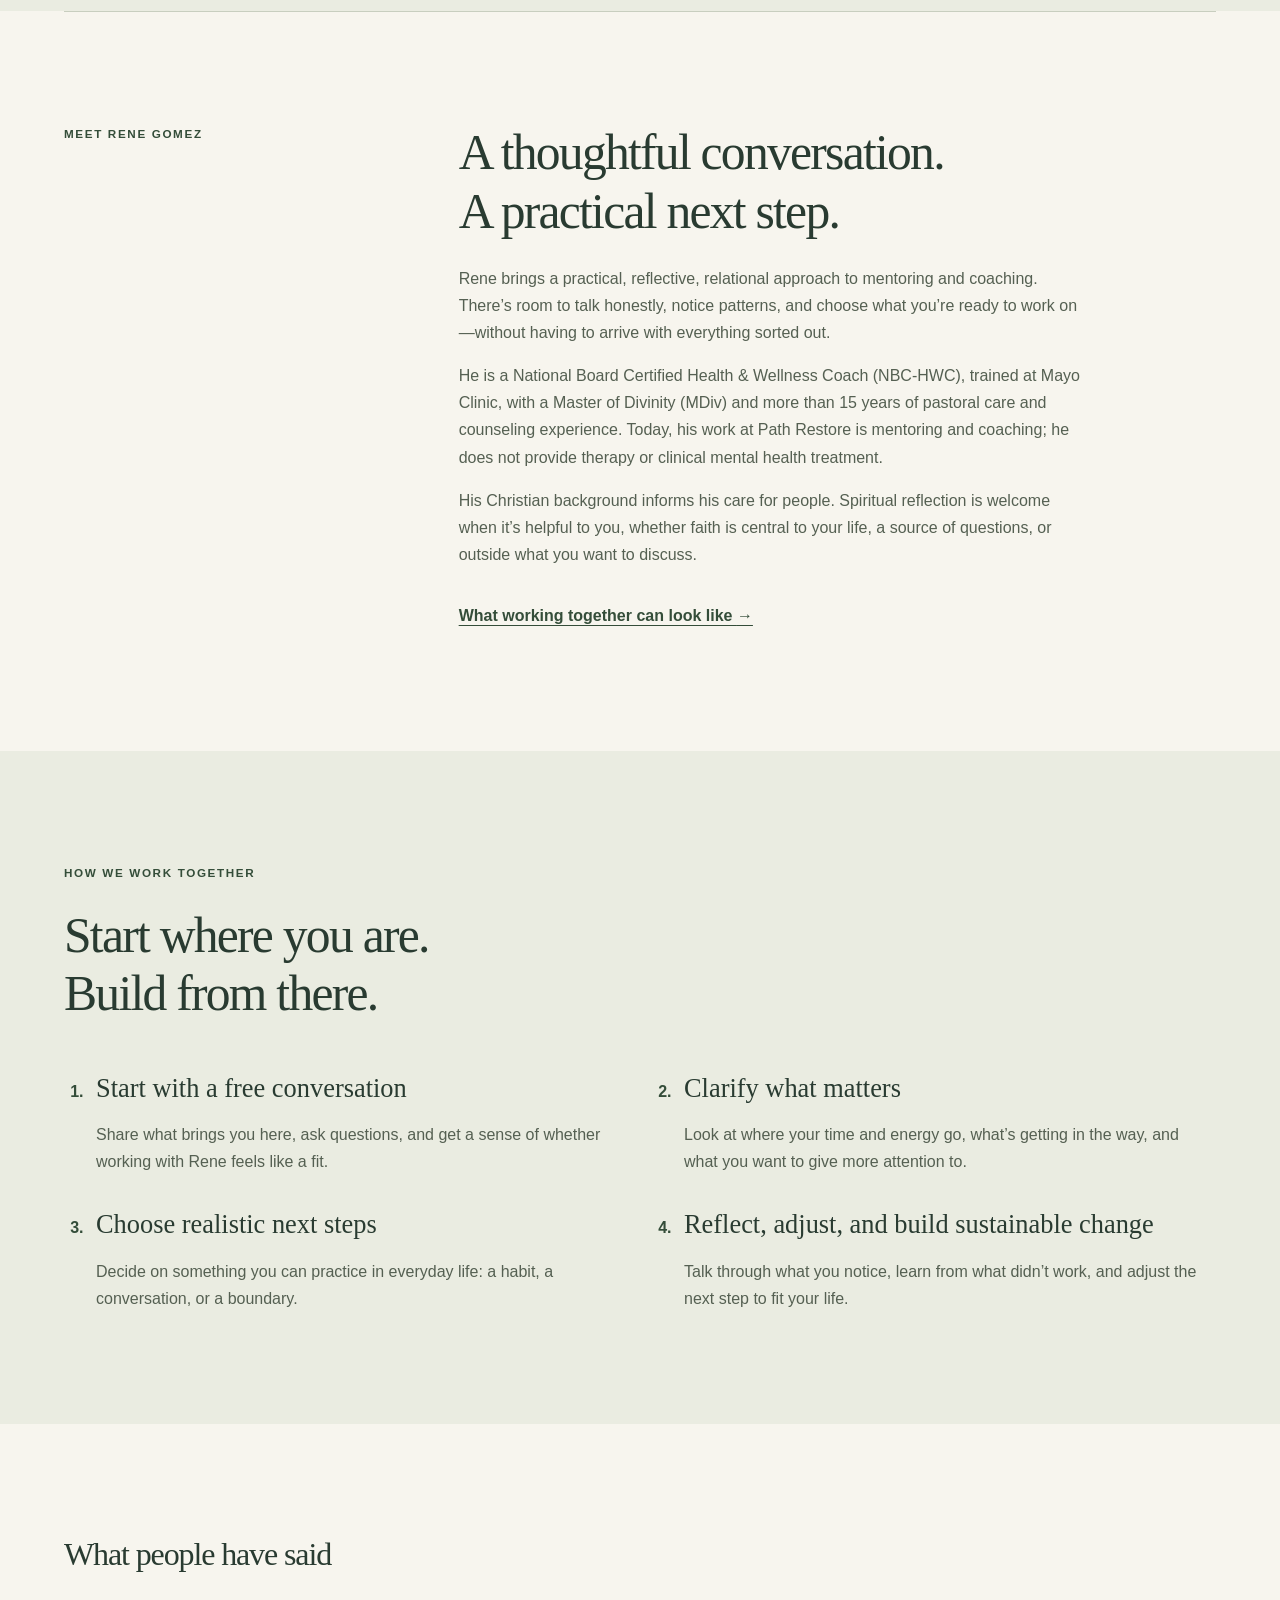
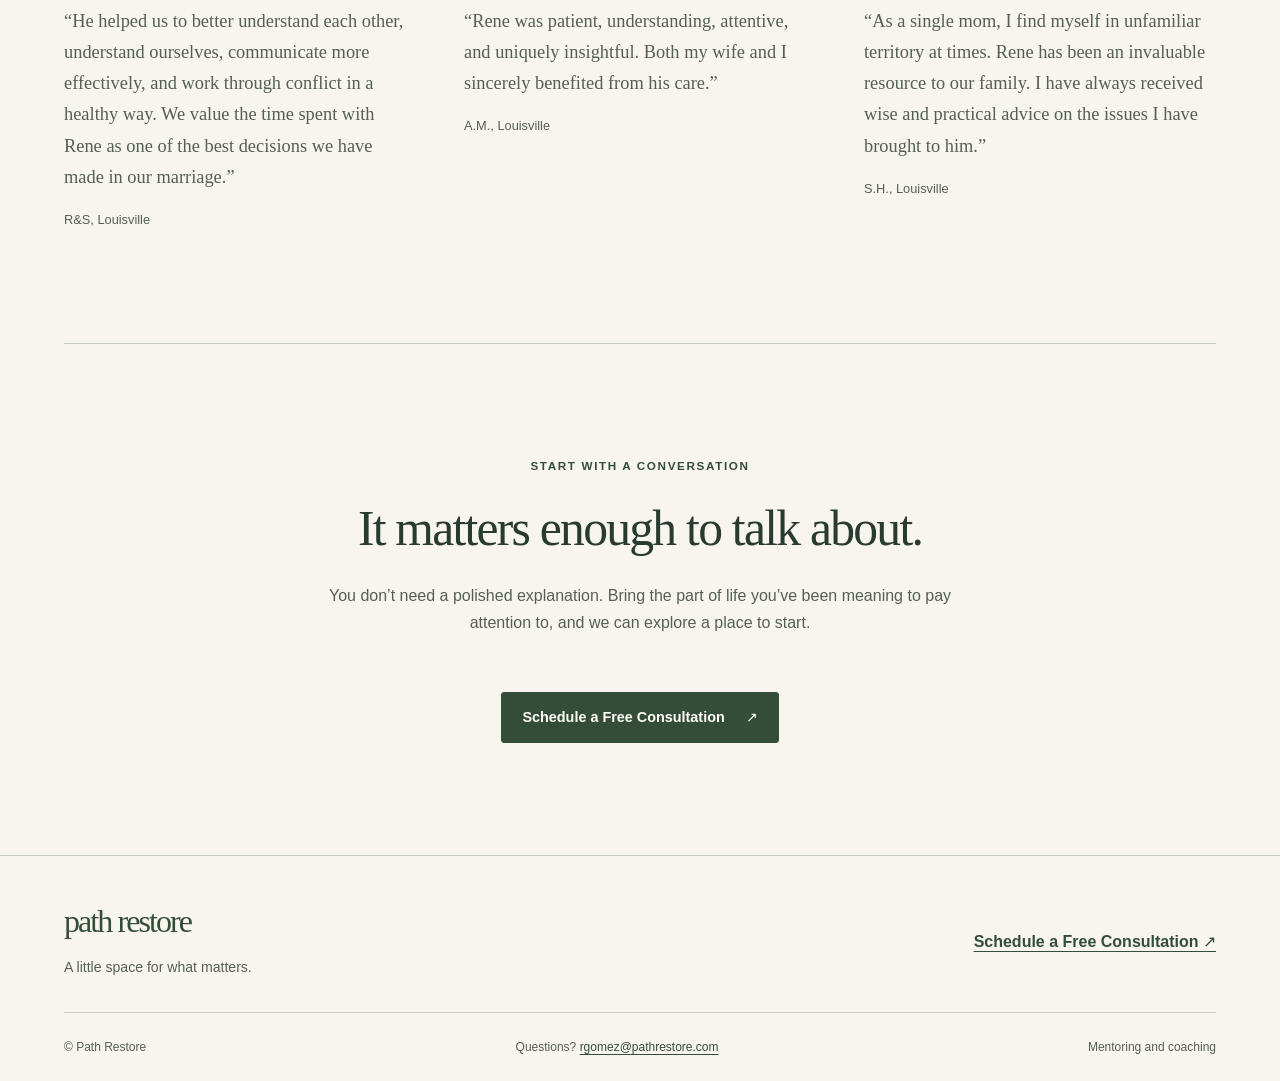
==== commit 1776e791: "updated wording for clarity." ====
--- a/index.html
+++ b/index.html
@@ -14,6 +14,8 @@
   <meta property="og:url" content="https://pathrestore.com/">
   <!-- OG IMAGE PLACEHOLDER: add og:image with an absolute URL to an approved social image, and og:image:alt with its description. -->
   <meta name="theme-color" content="#f7f5ee">
+  <link rel="icon" href="assets/images/favicon-32.png" type="image/png" sizes="32x32">
+  <link rel="icon" href="assets/images/favicon.svg" type="image/svg+xml">
   <link rel="stylesheet" href="assets/css/styles.css">
 </head>
 <body>
@@ -28,7 +30,7 @@
   <div class="hero-copy">
     <p class="eyebrow">Mentoring and coaching with Rene Gomez</p>
     <h1 id="hero-title">Make room for<br>what matters.</h1>
-    <p class="lead">For men in midlife, couples building a life together, and adults carrying a busy mind or questions about what’s next. Practical support to give your health, relationships, and direction the attention they deserve.</p>
+    <p class="lead">For men in midlife, couples building a life together, and adults carrying a busy mind or questions about what’s next. Practical support to give your health, relationships, and direction the attention they deserve. I work especially well with people facing important questions that don’t have simple answers.</p>
     <div class="hero-actions"><a class="button" href="schedule.html">Schedule a Free Consultation <span aria-hidden="true">↗</span></a><a class="text-link" href="coaching.html">Explore mentoring and coaching <span aria-hidden="true">→</span></a></div>
   </div>
   <div class="hero-art" aria-hidden="true"><svg viewBox="0 0 480 560" focusable="false"><rect width="480" height="560" fill="#dedfce"/><circle cx="347" cy="124" r="58" fill="#f4ecd9"/><path d="M0 306 Q110 196 252 300 T480 267 V560 H0Z" fill="#b8bea4"/><path d="M0 381 Q160 282 315 386 T480 336 V560 H0Z" fill="#8b987b"/><path d="M0 480 Q133 381 281 461 T480 410 V560 H0Z" fill="#65785e"/><path d="M171 560 C355 487 368 435 275 397 S200 329 276 306 C227 334 249 355 310 382 S453 470 289 560Z" fill="#e7dcc5"/></svg></div>
--- a/assets/css/styles.css
+++ b/assets/css/styles.css
@@ -117,6 +117,16 @@
 .coaching-steps li::marker { color: var(--accent); font-weight: 600; }
 .coaching-steps h3 { margin-bottom: var(--space-2); }
 
+/* Pricing uses the same quiet rules and type scale as the coaching pathways. */
+.pricing { border-top: 1px solid var(--line); scroll-margin-top: var(--space-4); }
+.pricing-options { display: grid; gap: var(--space-4); margin-block: var(--space-4); }
+.pricing-option { border-top: 1px solid var(--line); padding-top: var(--space-3); }
+.pricing-option h3 { margin-bottom: var(--space-2); }
+.pricing-option dl { margin: var(--space-3) 0 0; }
+.pricing-option dt { font-weight: 600; }
+.pricing-option dd { margin: var(--space-1) 0 0; color: var(--muted); }
+.pricing-option dd + dt { margin-top: var(--space-3); }
+
 /* 8. Footer */
 .site-footer { border-top: 1px solid var(--line); padding-block: var(--space-5) var(--space-3); }
 .footer-main { display: flex; flex-direction: column; gap: var(--space-3); padding-bottom: var(--space-4); }
@@ -139,6 +149,7 @@
   .footer-main { flex-direction: row; align-items: center; justify-content: space-between; }
 }
 @media (min-width: 68rem) {
+  .pricing-options { grid-template-columns: repeat(3, minmax(0, 1fr)); }
   .testimonials-grid { grid-template-columns: repeat(3, minmax(0, 1fr)); }
   .section { padding-block: var(--space-7); }
   nav { gap: 2rem; }
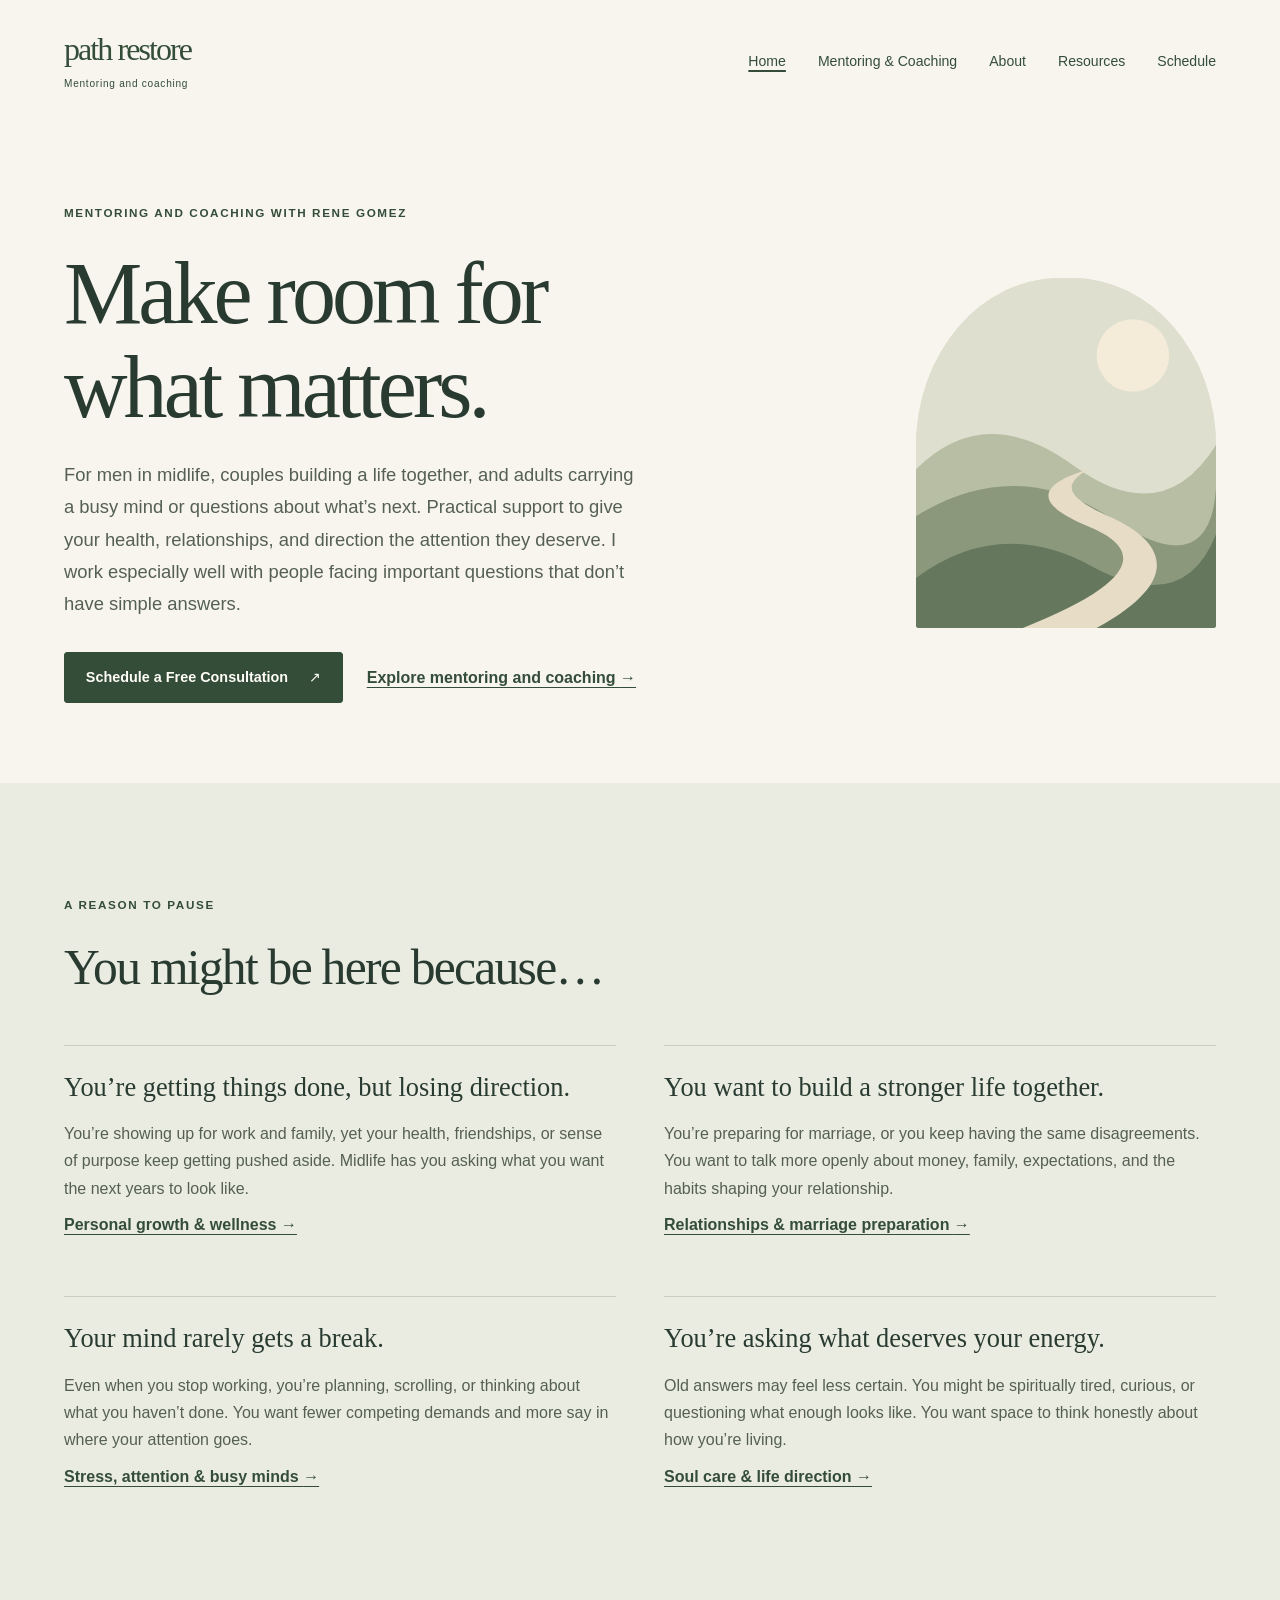
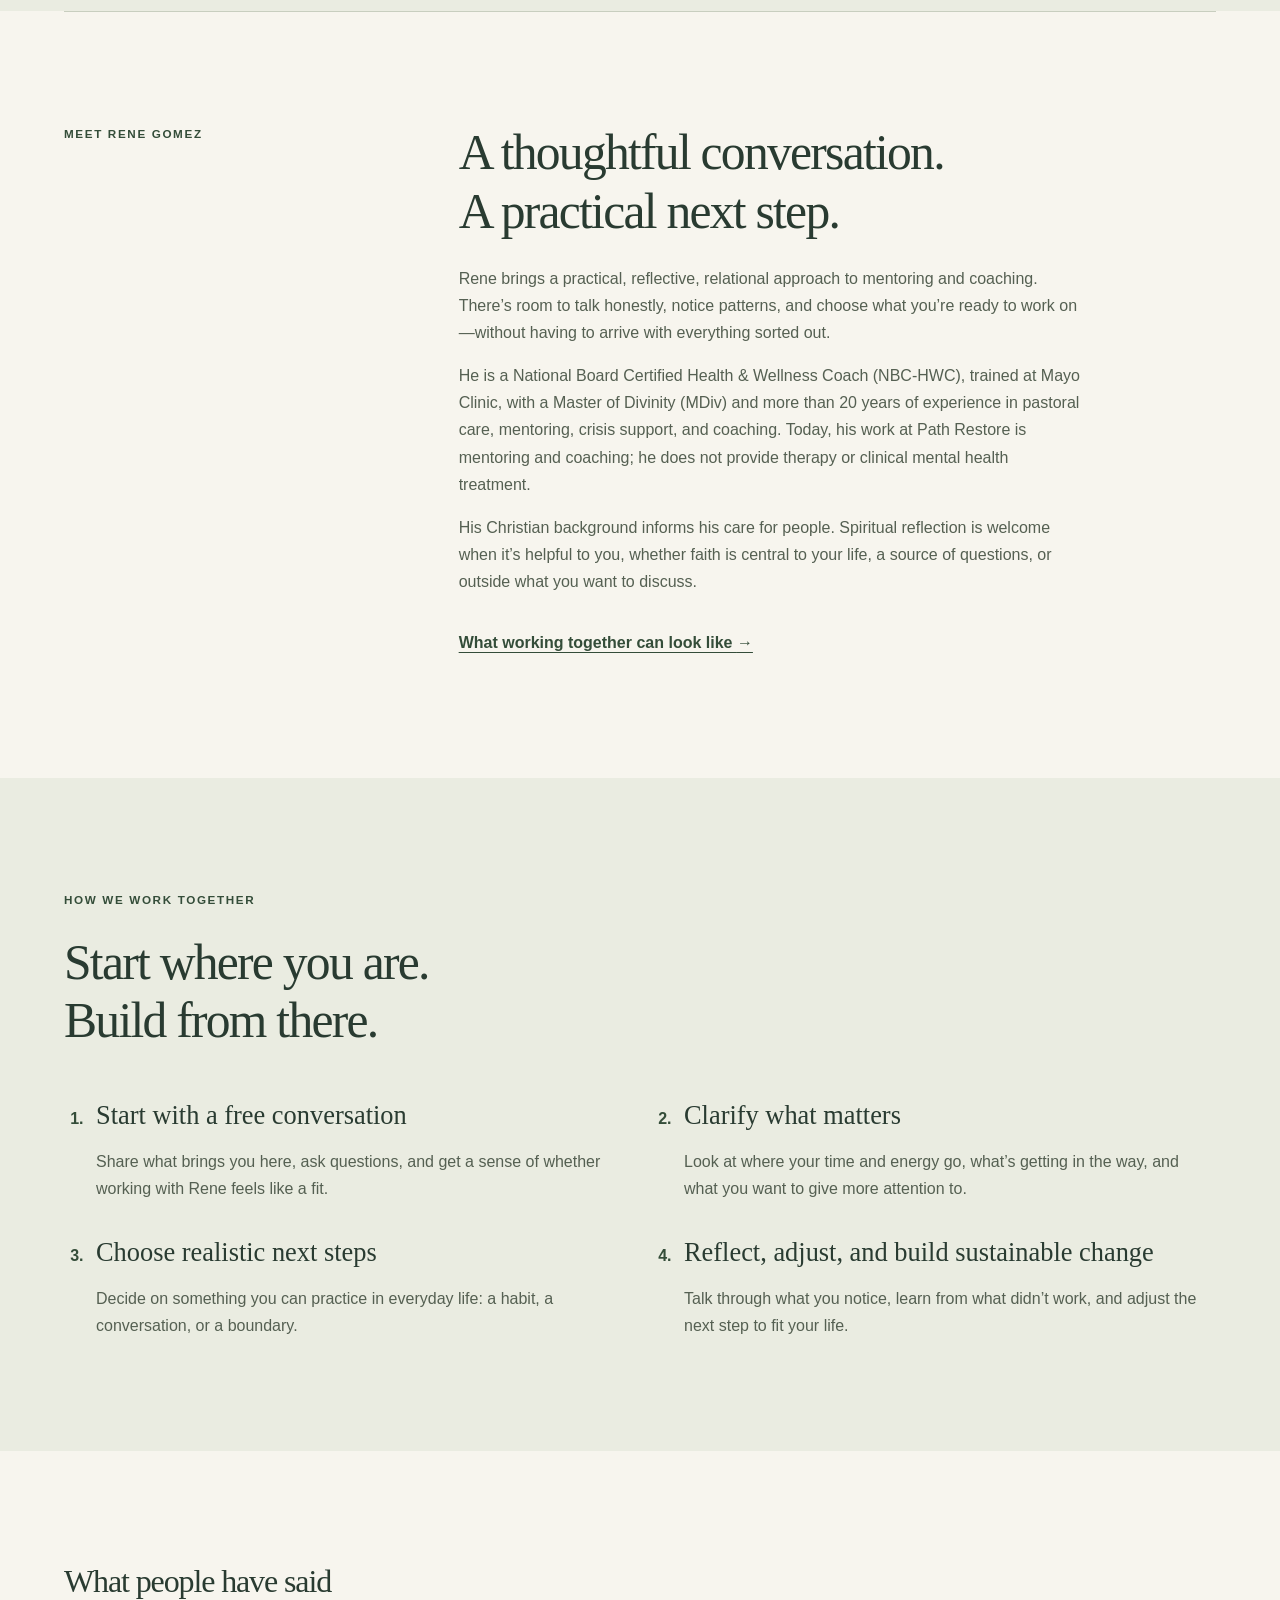
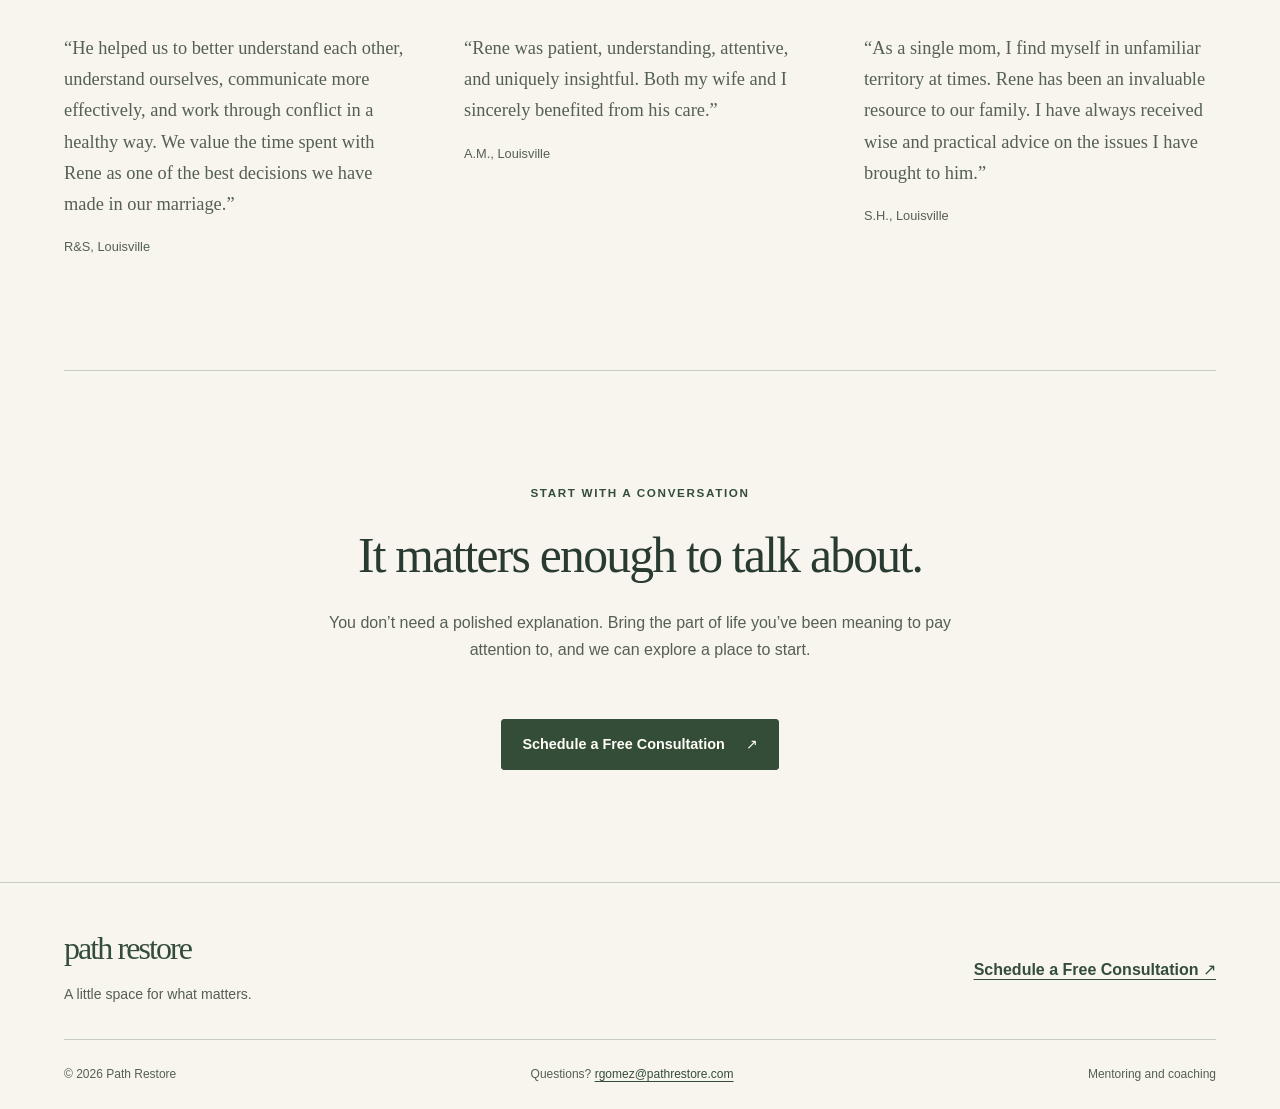
==== commit 3bfe92cd: "bio and current year updates." ====
--- a/index.html
+++ b/index.html
@@ -52,7 +52,7 @@
   <div>
     <h2 id="rene-title">A thoughtful conversation.<br>A practical next step.</h2>
     <p>Rene brings a practical, reflective, relational approach to mentoring and coaching. There’s room to talk honestly, notice patterns, and choose what you’re ready to work on—without having to arrive with everything sorted out.</p>
-    <p>He is a National Board Certified Health &amp; Wellness Coach (NBC-HWC), trained at Mayo Clinic, with a Master of Divinity (MDiv) and more than 15 years of pastoral care and counseling experience. Today, his work at Path Restore is mentoring and coaching; he does not provide therapy or clinical mental health treatment.</p>
+    <p>He is a National Board Certified Health &amp; Wellness Coach (NBC-HWC), trained at Mayo Clinic, with a Master of Divinity (MDiv) and more than 20 years of experience in pastoral care, mentoring, crisis support, and coaching. Today, his work at Path Restore is mentoring and coaching; he does not provide therapy or clinical mental health treatment.</p>
     <p>His Christian background informs his care for people. Spiritual reflection is welcome when it’s helpful to you, whether faith is central to your life, a source of questions, or outside what you want to discuss.</p>
     <a class="text-link" href="coaching.html#experience">What working together can look like <span aria-hidden="true">→</span></a>
   </div>
@@ -89,6 +89,6 @@
   <a class="button" href="schedule.html">Schedule a Free Consultation <span aria-hidden="true">↗</span></a>
 </section>
 </main>
-<footer class="site-footer"><div class="container footer-main"><div><a class="brand" href="index.html">path restore</a><p>A little space for what matters.</p></div><a class="text-link" href="schedule.html">Schedule a Free Consultation <span aria-hidden="true">↗</span></a></div><div class="container footer-bottom"><p>© Path Restore</p><p>Questions? <a href="mailto:rgomez@pathrestore.com">rgomez@pathrestore.com</a></p><p>Mentoring and coaching</p></div></footer>
+<footer class="site-footer"><div class="container footer-main"><div><a class="brand" href="index.html">path restore</a><p>A little space for what matters.</p></div><a class="text-link" href="schedule.html">Schedule a Free Consultation <span aria-hidden="true">↗</span></a></div><div class="container footer-bottom"><p>© 2026 Path Restore</p><p>Questions? <a href="mailto:rgomez@pathrestore.com">rgomez@pathrestore.com</a></p><p>Mentoring and coaching</p></div></footer>
 </body>
 </html>
